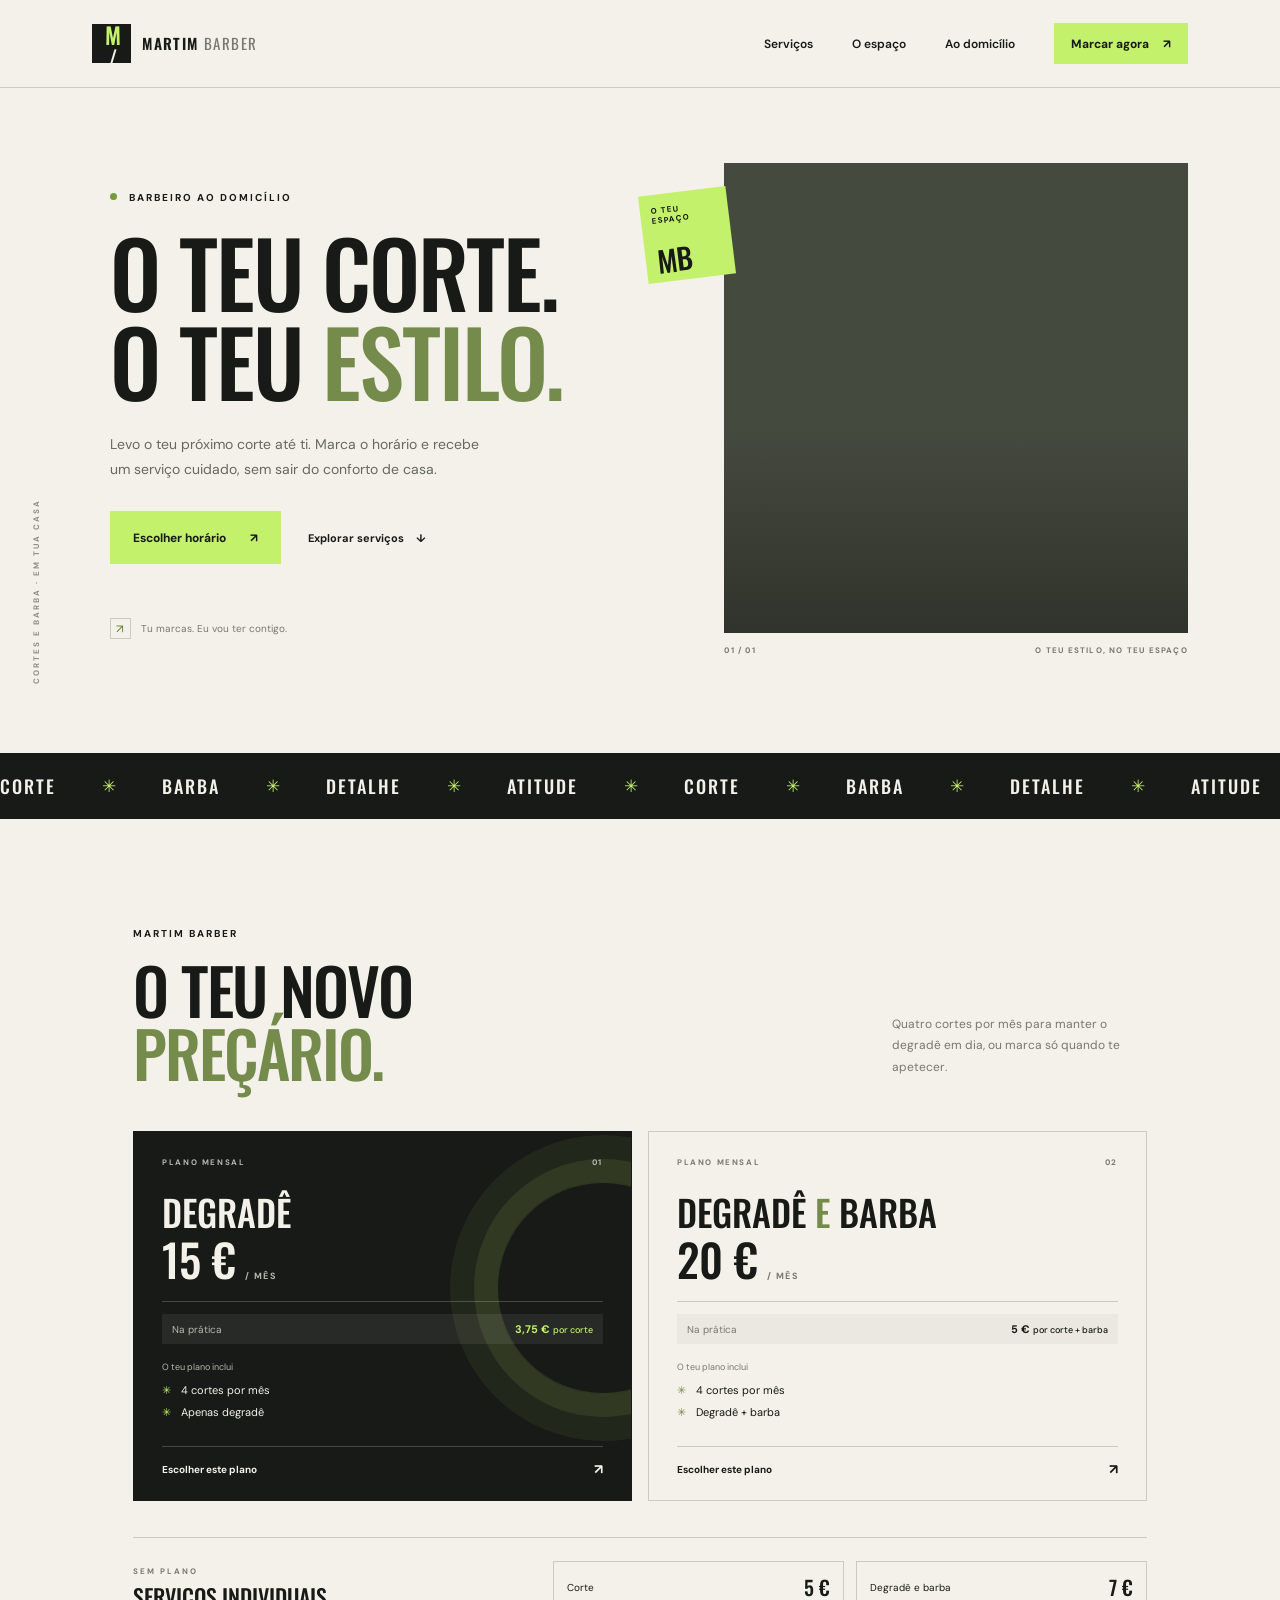
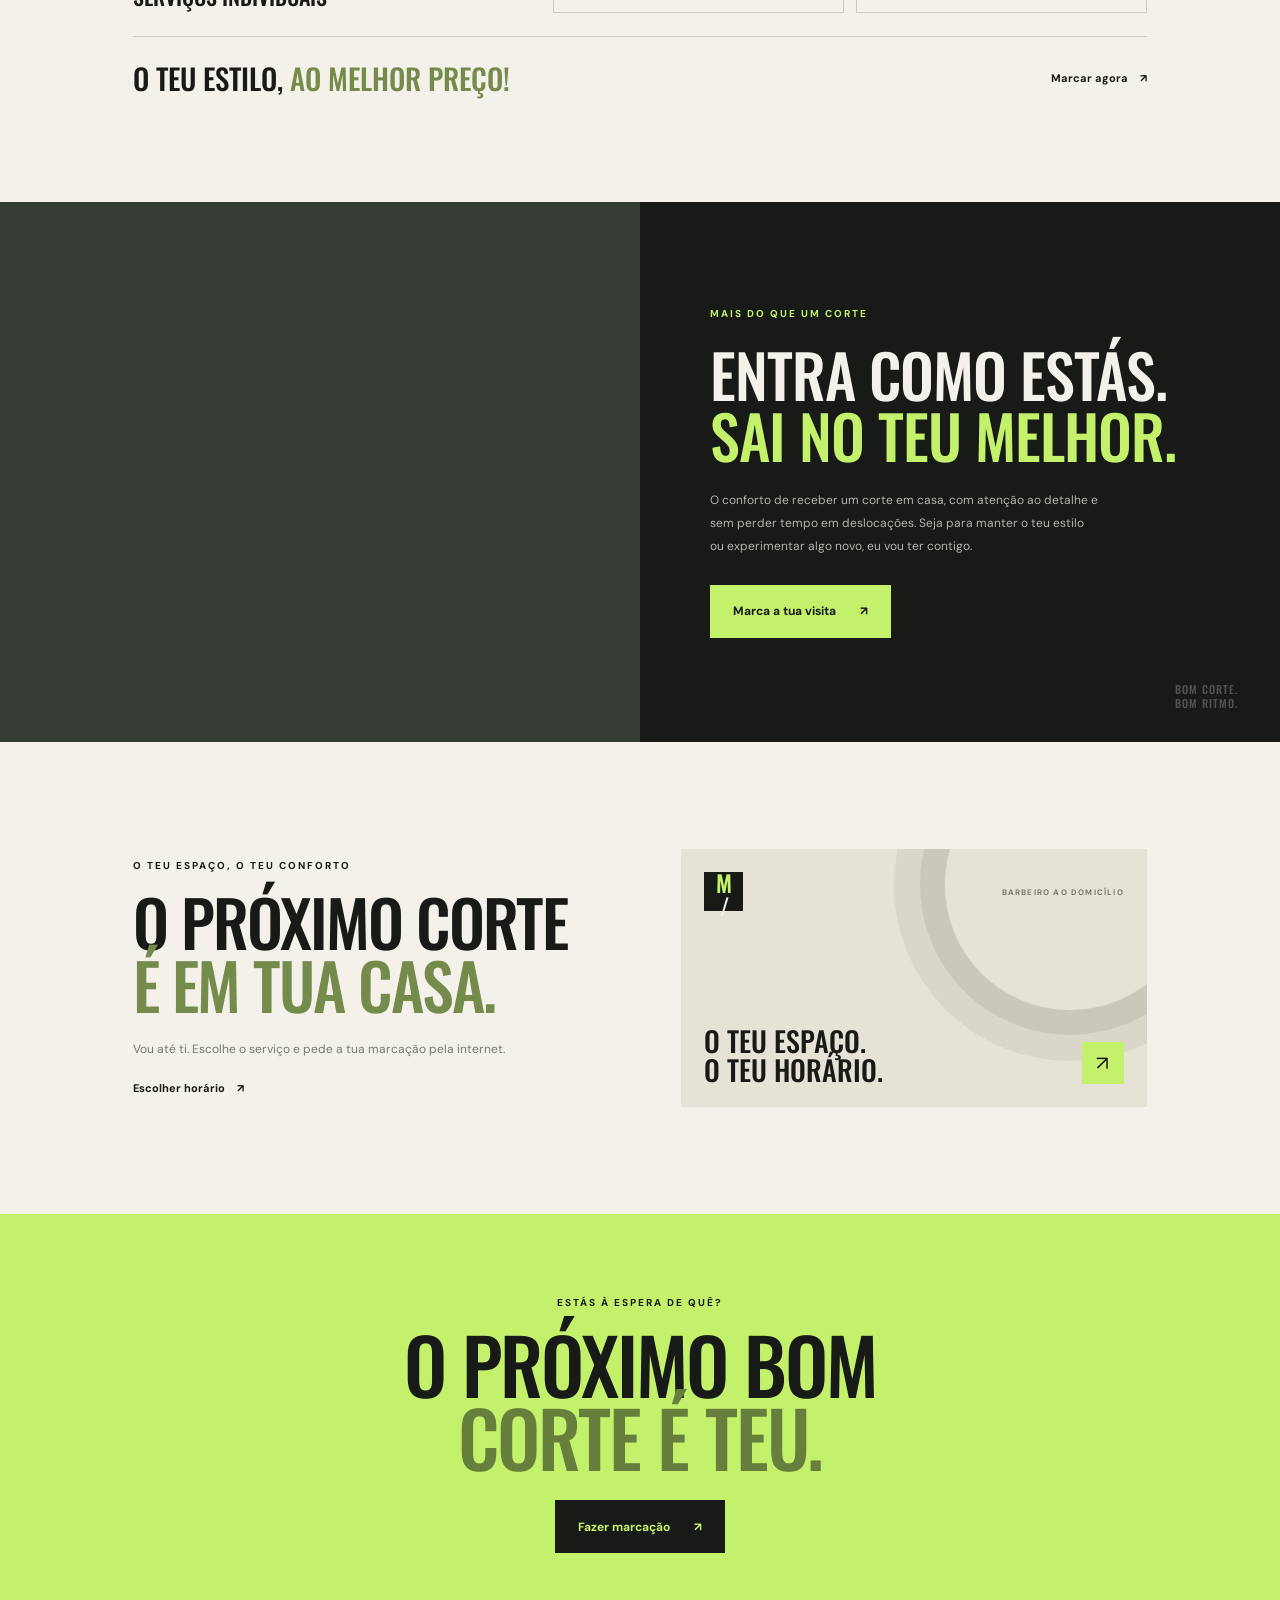
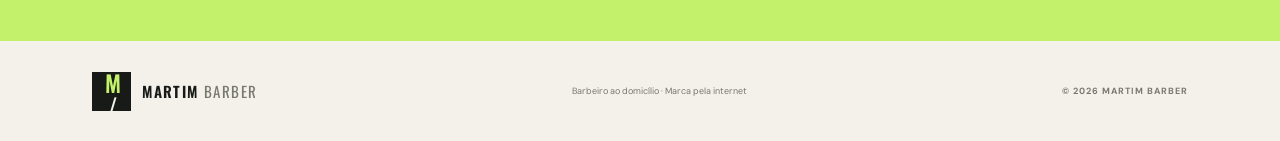
==== index.html @ f7a55531 "Adicionar site Martim Barber" ====
<!doctype html>
<html lang="pt-PT">
  <head>
    <meta charset="utf-8">
    <meta name="viewport" content="width=device-width, initial-scale=1">
    <meta name="theme-color" content="#141714">
    <meta name="description" content="Martim Barber — planos mensais de degradê e barba, cortes individuais e atendimento ao domicílio.">
    <title>Martim Barber — Barbeiro ao domicílio</title>
    <link rel="preconnect" href="https://fonts.googleapis.com">
    <link rel="preconnect" href="https://fonts.gstatic.com" crossorigin>
    <link href="https://fonts.googleapis.com/css2?family=DM+Sans:wght@400;500;600;700&family=Oswald:wght@400;500;600;700&display=swap" rel="stylesheet">
    <link rel="stylesheet" href="styles.css">
    <script src="script.js" defer></script>
  </head>
  <body>
    <header class="site-header">
      <a class="brand" href="#inicio" aria-label="Martim Barber — início">
        <span class="brand-mark" aria-hidden="true">M<span>/</span></span>
        <span class="brand-name">MARTIM <b>BARBER</b></span>
      </a>
      <button class="menu-toggle" type="button" aria-expanded="false" aria-controls="main-nav" aria-label="Abrir menu">
        <span></span><span></span>
      </button>
      <nav class="main-nav" id="main-nav" aria-label="Navegação principal">
        <a href="#servicos">Serviços</a>
        <a href="#sobre">O espaço</a>
        <a href="#localizacao">Ao domicílio</a>
        <a class="button button-small" href="marcacao.html">Marcar agora <span aria-hidden="true">↗</span></a>
      </nav>
    </header>

    <main>
      <section class="hero" id="inicio">
        <div class="hero-copy">
          <p class="eyebrow"><span class="status-dot"></span> BARBEIRO AO DOMICÍLIO</p>
          <h1>O teu corte.<br>O teu <span>estilo.</span></h1>
          <p class="hero-intro">Levo o teu próximo corte até ti. Marca o horário e recebe um serviço cuidado, sem sair do conforto de casa.</p>
          <div class="hero-actions">
            <a class="button" href="marcacao.html">Escolher horário <span aria-hidden="true">↗</span></a>
            <a class="text-link" href="#servicos">Explorar serviços <span aria-hidden="true">↓</span></a>
          </div>
          <div class="hero-note">
            <span class="note-mark" aria-hidden="true">↗</span>
            <span>Tu marcas. Eu vou ter contigo.</span>
          </div>
        </div>
        <div class="hero-visual" role="img" aria-label="Corte de cabelo feito por Martim Barber">
          <div class="hero-image" aria-hidden="true"></div>
          <div class="hero-stamp"><span>O TEU<br>ESPAÇO</span><b>MB</b></div>
          <div class="hero-caption"><span>01 / 01</span><span>O TEU ESTILO, NO TEU ESPAÇO</span></div>
        </div>
        <div class="hero-index" aria-hidden="true">CORTES E BARBA · EM TUA CASA</div>
      </section>

      <section class="ticker" aria-label="Especialidades">
        <div class="ticker-track">
          <span>CORTE</span><i>✳</i><span>BARBA</span><i>✳</i><span>DETALHE</span><i>✳</i><span>ATITUDE</span><i>✳</i>
          <span aria-hidden="true">CORTE</span><i aria-hidden="true">✳</i><span aria-hidden="true">BARBA</span><i aria-hidden="true">✳</i><span aria-hidden="true">DETALHE</span><i aria-hidden="true">✳</i><span aria-hidden="true">ATITUDE</span><i aria-hidden="true">✳</i>
        </div>
      </section>

      <section class="services section-wrap" id="servicos">
        <div class="section-heading">
          <div>
            <p class="eyebrow">MARTIM BARBER</p>
            <h2>O teu novo<br><span>preçário.</span></h2>
          </div>
          <p class="section-intro">Quatro cortes por mês para manter o degradê em dia, ou marca só quando te apetecer.</p>
        </div>
        <div class="plan-grid">
          <a class="plan-card plan-featured" href="marcacao.html?servico=plano-degrade" aria-label="Escolher o plano Degradê por 15 euros por mês">
            <div class="plan-topline"><span>PLANO MENSAL</span><span>01</span></div>
            <h3>Degradê</h3>
            <div class="plan-price"><strong>15 €</strong><span>/ MÊS</span></div>
            <div class="plan-rate"><span>Na prática</span><strong>3,75 € <small>por corte</small></strong></div>
            <div class="plan-includes">
              <p>O teu plano inclui</p>
              <ul>
                <li><span aria-hidden="true">✳</span> 4 cortes por mês</li>
                <li><span aria-hidden="true">✳</span> Apenas degradê</li>
              </ul>
            </div>
            <span class="plan-link">Escolher este plano <span aria-hidden="true">↗</span></span>
          </a>
          <a class="plan-card" href="marcacao.html?servico=plano-degrade-barba" aria-label="Escolher o plano Degradê e barba por 20 euros por mês">
            <div class="plan-topline"><span>PLANO MENSAL</span><span>02</span></div>
            <h3>Degradê <span>e</span> barba</h3>
            <div class="plan-price"><strong>20 €</strong><span>/ MÊS</span></div>
            <div class="plan-rate"><span>Na prática</span><strong>5 € <small>por corte + barba</small></strong></div>
            <div class="plan-includes">
              <p>O teu plano inclui</p>
              <ul>
                <li><span aria-hidden="true">✳</span> 4 cortes por mês</li>
                <li><span aria-hidden="true">✳</span> Degradê + barba</li>
              </ul>
            </div>
            <span class="plan-link">Escolher este plano <span aria-hidden="true">↗</span></span>
          </a>
        </div>
        <div class="individual-prices">
          <div class="individual-heading">
            <p class="eyebrow">SEM PLANO</p>
            <h3>Serviços individuais</h3>
          </div>
          <div class="individual-list">
            <a class="individual-item" href="marcacao.html?servico=corte"><span>Corte</span><strong>5 €</strong></a>
            <a class="individual-item" href="marcacao.html?servico=degrade-barba"><span>Degradê e barba</span><strong>7 €</strong></a>
          </div>
        </div>
        <div class="pricing-cta">
          <p>O teu estilo, <span>ao melhor preço!</span></p>
          <a class="text-link" href="marcacao.html">Marcar agora <span aria-hidden="true">↗</span></a>
        </div>
      </section>

      <section class="about" id="sobre">
        <div class="about-photo">
          <video class="about-video" autoplay muted loop playsinline poster="assets/corte-martim.png" aria-label="Vídeo de um corte de cabelo">
            <source src="assets/video-barbearia.mp4" type="video/mp4">
          </video>
        </div>
        <div class="about-copy">
          <p class="eyebrow">MAIS DO QUE UM CORTE</p>
          <h2>Entra como estás.<br><span>Sai no teu melhor.</span></h2>
          <p>O conforto de receber um corte em casa, com atenção ao detalhe e sem perder tempo em deslocações. Seja para manter o teu estilo ou experimentar algo novo, eu vou ter contigo.</p>
          <a class="button button-light" href="marcacao.html">Marca a tua visita <span aria-hidden="true">↗</span></a>
        </div>
        <div class="about-aside" aria-hidden="true">BOM CORTE.<br>BOM RITMO.</div>
      </section>

      <section class="visit section-wrap" id="localizacao">
        <div class="visit-copy">
          <p class="eyebrow">O TEU ESPAÇO, O TEU CONFORTO</p>
          <h2>O próximo corte<br><span>é em tua casa.</span></h2>
          <p>Vou até ti. Escolhe o serviço e pede a tua marcação pela internet.</p>
          <a class="text-link" href="marcacao.html">Escolher horário <span aria-hidden="true">↗</span></a>
        </div>
        <div class="visit-card">
          <div class="visit-card-top"><span class="brand-mark" aria-hidden="true">M<span>/</span></span><span>BARBEIRO AO DOMICÍLIO</span></div>
          <div class="visit-card-bottom"><span>O teu espaço.<br>O teu horário.</span><a href="marcacao.html" aria-label="Marcar horário">↗</a></div>
        </div>
      </section>

      <section class="booking-banner">
        <p class="eyebrow">ESTÁS À ESPERA DE QUÊ?</p>
        <h2>O próximo bom<br><span>corte é teu.</span></h2>
        <a class="button button-light" href="marcacao.html">Fazer marcação <span aria-hidden="true">↗</span></a>
      </section>
    </main>

    <footer class="site-footer">
      <a class="brand" href="#inicio" aria-label="Martim Barber — voltar ao início">
        <span class="brand-mark" aria-hidden="true">M<span>/</span></span>
        <span class="brand-name">MARTIM <b>BARBER</b></span>
      </a>
      <p>Barbeiro ao domicílio · Marca pela internet</p>
      <span>© 2026 MARTIM BARBER</span>
    </footer>
  </body>
</html>
---- styles.css ----
:root {
  color-scheme: light;
  --ink: #171a16;
  --paper: #f3f1e9;
  --cream: #e6e2d6;
  --lime: #c4f16c;
  --muted: #77796f;
  --line: rgba(23, 26, 22, .18);
  --display: "Oswald", Impact, sans-serif;
  --body: "DM Sans", Arial, sans-serif;
}

* { box-sizing: border-box; }
html { scroll-behavior: smooth; }
body { margin: 0; background: var(--paper); color: var(--ink); font-family: var(--body); -webkit-font-smoothing: antialiased; }
a { color: inherit; text-decoration: none; }
button { font: inherit; }

.site-header { height: 88px; padding: 0 7.2%; display: flex; align-items: center; justify-content: space-between; border-bottom: 1px solid var(--line); position: relative; z-index: 5; }
.brand { display: inline-flex; align-items: center; gap: 11px; }
.brand-mark { width: 39px; height: 39px; display: grid; place-items: center; background: var(--ink); color: var(--lime); font: 600 23px/1 var(--display); letter-spacing: -2px; }
.brand-mark span { color: var(--paper); }
.brand-name { font: 600 15px/1 var(--display); letter-spacing: 1.4px; }
.brand-name b { font-weight: 400; color: var(--muted); }
.main-nav { display: flex; align-items: center; gap: 39px; font-size: 12px; font-weight: 600; }
.main-nav > a:not(.button) { transition: color .2s ease; }
.main-nav > a:not(.button):hover, .text-link:hover { color: #647d35; }
.button { min-height: 53px; padding: 0 22px; display: inline-flex; align-items: center; justify-content: center; gap: 24px; border: 1px solid var(--lime); background: var(--lime); color: var(--ink); font-size: 12px; font-weight: 700; transition: background .2s, color .2s, transform .2s; }
.button:hover { background: var(--ink); color: var(--lime); transform: translateY(-2px); }
.button-small { min-height: 41px; padding: 0 16px; gap: 14px; }
.menu-toggle { display: none; }

.hero { position: relative; min-height: 665px; display: grid; grid-template-columns: 1fr 1fr; align-items: center; padding: 70px 7.2% 94px; overflow: hidden; }
.hero-copy { position: relative; z-index: 1; padding: 13px 0 0 3.2%; }
.eyebrow { margin: 0 0 23px; font-size: 10px; font-weight: 700; letter-spacing: 2px; }
.status-dot { display: inline-block; width: 7px; height: 7px; margin-right: 8px; border-radius: 50%; background: #779b37; vertical-align: 1px; }
h1, h2, h3, p { margin-top: 0; }
.hero h1, .section-heading h2, .about h2, .visit h2, .booking-banner h2 { margin-bottom: 0; font: 500 clamp(62px, 7.1vw, 104px)/.98 var(--display); letter-spacing: -2px; text-transform: uppercase; }
.hero h1 span, .section-heading h2 span, .about h2 span, .visit h2 span, .booking-banner h2 span { color: #758b4b; }
.hero-intro { max-width: 390px; margin: 27px 0 29px; color: #66695f; font-size: 14px; line-height: 1.8; }
.hero-actions { display: flex; align-items: center; gap: 27px; }
.text-link { display: inline-flex; align-items: center; gap: 12px; font-size: 11px; font-weight: 700; transition: color .2s ease; }
.hero-note { display: flex; align-items: center; gap: 10px; margin-top: 54px; color: var(--muted); font-size: 10px; }
.note-mark { width: 21px; height: 21px; display: grid; place-items: center; border: 1px solid var(--line); color: #647d35; font-size: 12px; }
.hero-visual { position: relative; height: 492px; margin-left: 6%; }
.hero-image { position: absolute; inset: 0 0 22px 10%; background: #454a3f url("assets/corte-martim.png") center 43% / cover; }
.hero-visual::after { position: absolute; z-index: 1; inset: 0 0 22px 10%; content: ""; pointer-events: none; background: linear-gradient(180deg, transparent 56%, rgba(12, 14, 11, .38)); }
.hero-stamp { position: absolute; top: 28px; left: -30px; width: 88px; height: 88px; padding: 11px; background: var(--lime); display: flex; flex-direction: column; justify-content: space-between; transform: rotate(-7deg); }
.hero-stamp span { font-size: 8px; line-height: 1.3; font-weight: 700; letter-spacing: 1px; }
.hero-stamp b { font: 500 29px/.8 var(--display); }
.hero-caption { position: absolute; bottom: 0; left: 10%; right: 0; display: flex; justify-content: space-between; color: var(--muted); font-size: 8px; font-weight: 700; letter-spacing: 1.2px; }
.hero-index { position: absolute; left: 2.4%; bottom: 69px; writing-mode: vertical-rl; transform: rotate(180deg); color: #8d8e86; font-size: 8px; font-weight: 700; letter-spacing: 2px; }

.ticker { height: 66px; overflow: hidden; display: flex; align-items: center; background: var(--ink); color: var(--paper); }
.ticker-track { min-width: max-content; display: flex; align-items: center; justify-content: space-around; gap: 46px; animation: marquee 28s linear infinite; }
.ticker span { font: 500 18px/1 var(--display); letter-spacing: 2px; }
.ticker i { color: var(--lime); font-size: 17px; font-style: normal; }
@keyframes marquee { to { transform: translateX(-50%); } }

.section-wrap { padding-left: 10.4%; padding-right: 10.4%; }
.services { padding-top: 108px; padding-bottom: 108px; }
.section-heading { display: flex; justify-content: space-between; align-items: end; margin-bottom: 48px; }
.section-heading .eyebrow, .visit .eyebrow { margin-bottom: 18px; }
.section-heading h2, .visit h2 { font-size: clamp(48px, 5vw, 70px); line-height: .98; }
.section-intro { width: 240px; margin: 0 1.5% 5px 0; color: var(--muted); font-size: 12px; line-height: 1.8; }
.plan-grid { display: grid; grid-template-columns: repeat(2, minmax(0, 1fr)); gap: 16px; }
.plan-card { min-height: 370px; padding: 25px 28px 22px; border: 1px solid var(--line); display: flex; flex-direction: column; position: relative; overflow: hidden; color: inherit; text-decoration: none; transition: transform .2s, background .2s; }
.plan-card:hover { transform: translateY(-4px); background: #eae8df; }
.plan-card:focus-visible { outline: 2px solid #758b4b; outline-offset: 3px; }
.plan-featured, .plan-featured:hover { border-color: var(--ink); background: var(--ink); color: var(--paper); }
.plan-featured::after { position: absolute; z-index: 0; top: 50px; right: -78px; width: 210px; height: 210px; border: 1px solid rgba(196,241,108,.14); border-radius: 50%; content: ""; box-shadow: 0 0 0 22px rgba(0,0,0,0), 0 0 0 23px rgba(196,241,108,.09), 0 0 0 46px rgba(0,0,0,0), 0 0 0 47px rgba(196,241,108,.06); pointer-events: none; }
.plan-card > * { position: relative; z-index: 1; }
.plan-topline { display: flex; justify-content: space-between; color: var(--muted); font-size: 8px; font-weight: 700; letter-spacing: 1.6px; }
.plan-featured .plan-topline { color: #b6b9af; }
.plan-card h3 { margin: 26px 0 7px; font: 500 clamp(26px, 3vw, 36px)/1.05 var(--display); text-transform: uppercase; }
.plan-card h3 span { color: #758b4b; }
.plan-featured h3 span { color: var(--lime); }
.plan-price { display: flex; align-items: baseline; gap: 9px; padding-bottom: 19px; border-bottom: 1px solid var(--line); }
.plan-featured .plan-price { border-color: rgba(255,255,255,.2); }
.plan-price strong { font: 500 45px/.95 var(--display); }
.plan-price > span { color: var(--muted); font-size: 9px; font-weight: 700; letter-spacing: 1.4px; }
.plan-featured .plan-price > span { color: #b6b9af; }
.plan-rate { margin-top: 12px; padding: 8px 10px; display: flex; justify-content: space-between; align-items: baseline; gap: 10px; background: rgba(23,26,22,.045); color: var(--muted); font-size: 10px; }
.plan-rate strong { color: var(--ink); font-size: 11px; }
.plan-rate small { font-size: 9px; font-weight: 500; }
.plan-featured .plan-rate { background: rgba(255,255,255,.07); color: #b6b9af; }
.plan-featured .plan-rate strong { color: var(--lime); }
.plan-includes { margin: 17px 0 20px; }
.plan-includes p { margin-bottom: 10px; color: var(--muted); font-size: 9px; }
.plan-featured .plan-includes p { color: #b6b9af; }
.plan-includes ul { display: grid; gap: 8px; margin: 0; padding: 0; list-style: none; }
.plan-includes li { font-size: 11px; }
.plan-includes li span { margin-right: 7px; color: #758b4b; }
.plan-featured .plan-includes li span { color: var(--lime); }
.plan-link { margin-top: auto; padding-top: 13px; border-top: 1px solid var(--line); display: flex; justify-content: space-between; align-items: center; font-size: 10px; font-weight: 700; }
.plan-featured .plan-link { border-color: rgba(255,255,255,.2); }
.plan-link span { font-size: 14px; }
.individual-prices { margin-top: 36px; padding: 23px 0; border-top: 1px solid var(--line); border-bottom: 1px solid var(--line); display: grid; grid-template-columns: .8fr 1.2fr; align-items: center; gap: 24px; }
.individual-heading .eyebrow { margin: 0 0 8px; color: var(--muted); font-size: 8px; }
.individual-heading h3 { margin: 0; font: 500 22px/1.1 var(--display); text-transform: uppercase; }
.individual-list { display: grid; grid-template-columns: repeat(2, minmax(0, 1fr)); gap: 12px; }
.individual-item { min-height: 52px; padding: 0 13px; border: 1px solid var(--line); display: flex; align-items: center; justify-content: space-between; gap: 8px; font-size: 10px; transition: background .2s, border-color .2s; }
.individual-item:hover, .individual-item:focus-visible { border-color: #758b4b; background: rgba(117,139,75,.1); }
.individual-item:focus-visible { outline: 2px solid #758b4b; outline-offset: 3px; }
.individual-item strong { white-space: nowrap; font: 500 20px/1 var(--display); }
.pricing-cta { padding-top: 25px; display: flex; justify-content: space-between; align-items: center; gap: 15px; }
.pricing-cta p { margin: 0; font: 500 clamp(20px, 2.6vw, 29px)/1.1 var(--display); text-transform: uppercase; }
.pricing-cta p span { color: #758b4b; }

.about { min-height: 510px; position: relative; display: grid; grid-template-columns: 1fr 1fr; background: var(--ink); color: var(--paper); }
.about-photo { height: 540px; min-height: 0; overflow: hidden; background: #363b34; }
.about-video { width: 100%; height: 100%; display: block; object-fit: cover; object-position: center; }
.about-copy { align-self: center; padding: 65px 12% 65px 11%; }
.about-copy .eyebrow { color: var(--lime); }
.about h2 { font-size: clamp(43px, 4.7vw, 67px); line-height: 1.02; letter-spacing: -1px; }
.about h2 span { color: var(--lime); }
.about-copy > p:not(.eyebrow) { max-width: 390px; margin: 24px 0 27px; color: #b3b6ac; font-size: 12px; line-height: 1.9; }
.button-light { border-color: var(--lime); background: var(--lime); }
.about-aside { position: absolute; right: 3.3%; bottom: 32px; color: rgba(255,255,255,.25); font: 500 11px/1.3 var(--display); letter-spacing: 1px; text-align: right; }

.visit { min-height: 472px; padding-top: 102px; padding-bottom: 102px; display: grid; grid-template-columns: 1fr 1fr; align-items: center; gap: 8%; }
.visit-copy > p:not(.eyebrow) { margin: 23px 0 16px; color: var(--muted); font-size: 12px; line-height: 1.8; }
.visit-card { min-height: 258px; padding: 23px; background: var(--cream); display: flex; flex-direction: column; justify-content: space-between; position: relative; overflow: hidden; }
.visit-card::after { position: absolute; top: -90px; right: -49px; width: 250px; height: 250px; border: 1px solid rgba(23,26,22,.12); border-radius: 50%; content: ""; box-shadow: 0 0 0 23px rgba(0,0,0,0), 0 0 0 24px rgba(23,26,22,.08), 0 0 0 49px rgba(0,0,0,0), 0 0 0 50px rgba(23,26,22,.06); }
.visit-card-top, .visit-card-bottom { position: relative; z-index: 1; display: flex; justify-content: space-between; align-items: center; }
.visit-card-top > span:last-child { color: var(--muted); font-size: 8px; font-weight: 700; letter-spacing: 1.2px; }
.visit-card-bottom { align-items: end; font: 500 28px/1.05 var(--display); text-transform: uppercase; }
.visit-card-bottom a { width: 42px; height: 42px; display: grid; place-items: center; background: var(--lime); font: 20px/1 var(--body); transition: transform .2s; }
.visit-card-bottom a:hover { transform: rotate(45deg); }

.booking-banner { padding: 82px 20px 88px; background: var(--lime); text-align: center; }
.booking-banner .eyebrow { margin-bottom: 18px; }
.booking-banner h2 { margin-bottom: 27px; font-size: clamp(49px, 6vw, 78px); line-height: .95; }
.booking-banner h2 span { color: #677f3c; }
.booking-banner .button-light { border-color: var(--ink); background: var(--ink); color: var(--lime); }
.booking-banner .button-light:hover { background: var(--paper); color: var(--ink); }

.site-footer { min-height: 100px; padding: 24px 7.2%; display: flex; align-items: center; justify-content: space-between; gap: 20px; }
.site-footer p, .site-footer > span { margin: 0; color: var(--muted); font-size: 9px; }
.site-footer > span { font-weight: 700; letter-spacing: 1px; }

@media (prefers-reduced-motion: reduce) {
  *, *::before, *::after { scroll-behavior: auto !important; animation-duration: .01ms !important; animation-iteration-count: 1 !important; transition-duration: .01ms !important; }
}

@media (max-width: 850px) {
  .site-header { height: 76px; padding: 0 5%; }
  .main-nav { gap: 20px; }
  .hero { min-height: 570px; padding: 60px 5% 82px; }
  .hero-copy { padding-left: 0; }
  .hero-visual { height: 410px; margin-left: 4%; }
  .hero h1 { font-size: clamp(58px, 8vw, 76px); }
  .section-wrap { padding-left: 7%; padding-right: 7%; }
  .plan-card { padding-left: 22px; padding-right: 22px; }
  .individual-prices { grid-template-columns: 1fr; gap: 16px; }
  .about-copy { padding-left: 8%; padding-right: 8%; }
  .visit { gap: 5%; }
}

@media (max-width: 620px) {
  .site-header { height: 70px; padding: 0 6%; }
  .brand-mark { width: 35px; height: 35px; }
  .menu-toggle { width: 42px; height: 42px; padding: 12px 8px; border: 0; background: none; display: flex; flex-direction: column; justify-content: center; gap: 6px; cursor: pointer; }
  .menu-toggle span { width: 24px; height: 1px; background: var(--ink); transition: transform .2s; }
  .menu-toggle[aria-expanded="true"] span:first-child { transform: translateY(3.5px) rotate(45deg); }
  .menu-toggle[aria-expanded="true"] span:last-child { transform: translateY(-3.5px) rotate(-45deg); }
  .main-nav { position: absolute; top: 69px; left: 0; right: 0; padding: 20px 6% 25px; background: var(--paper); border-bottom: 1px solid var(--line); display: none; flex-direction: column; align-items: stretch; gap: 0; }
  .main-nav.is-open { display: flex; }
  .main-nav > a:not(.button) { padding: 14px 0; border-bottom: 1px solid var(--line); }
  .main-nav .button { margin-top: 17px; }
  .hero { display: flex; flex-direction: column; align-items: stretch; padding: 61px 6% 69px; }
  .hero-copy { padding: 0; }
  .eyebrow { font-size: 9px; }
  .hero h1 { font-size: clamp(62px, 15vw, 88px); }
  .hero-intro { margin: 21px 0 23px; font-size: 13px; }
  .hero-actions { gap: 18px; }
  .hero-actions .button { min-height: 49px; padding: 0 15px; gap: 14px; }
  .hero-actions .text-link { font-size: 10px; }
  .hero-note { margin-top: 27px; }
  .hero-visual { height: 340px; margin: 35px 0 0 12px; }
  .hero-image { left: 10%; }
  .hero-caption { left: 10%; font-size: 7px; }
  .hero-index { left: 2%; bottom: 55px; }
  .ticker { height: 56px; }
  .ticker-track { gap: 29px; }
  .ticker span { font-size: 16px; }
  .section-wrap { padding-left: 6%; padding-right: 6%; }
  .services { padding-top: 76px; padding-bottom: 78px; }
  .section-heading { display: block; margin-bottom: 30px; }
  .section-heading h2, .visit h2 { font-size: 57px; }
  .section-intro { width: auto; max-width: 290px; margin: 19px 0 0; }
  .plan-grid { grid-template-columns: 1fr; gap: 12px; }
  .plan-card { min-height: 315px; padding: 22px; }
  .plan-card h3 { margin-top: 22px; font-size: 30px; }
  .individual-prices { margin-top: 30px; padding: 20px 0; gap: 14px; }
  .individual-list { grid-template-columns: 1fr; gap: 9px; }
  .pricing-cta { align-items: flex-start; flex-direction: column; padding-top: 22px; }
  .about { grid-template-columns: 1fr; }
  .about-photo { height: 310px; }
  .about-copy { padding: 48px 7% 60px; }
  .about h2 { font-size: 51px; }
  .about-aside { right: 6%; bottom: 18px; }
  .visit { min-height: auto; padding-top: 76px; padding-bottom: 76px; grid-template-columns: 1fr; gap: 30px; }
  .visit-card { min-height: 220px; }
  .booking-banner { padding: 66px 20px 72px; }
  .booking-banner h2 { font-size: 59px; }
  .site-footer { padding: 25px 6%; flex-wrap: wrap; }
  .site-footer p { order: 3; width: 100%; }
}
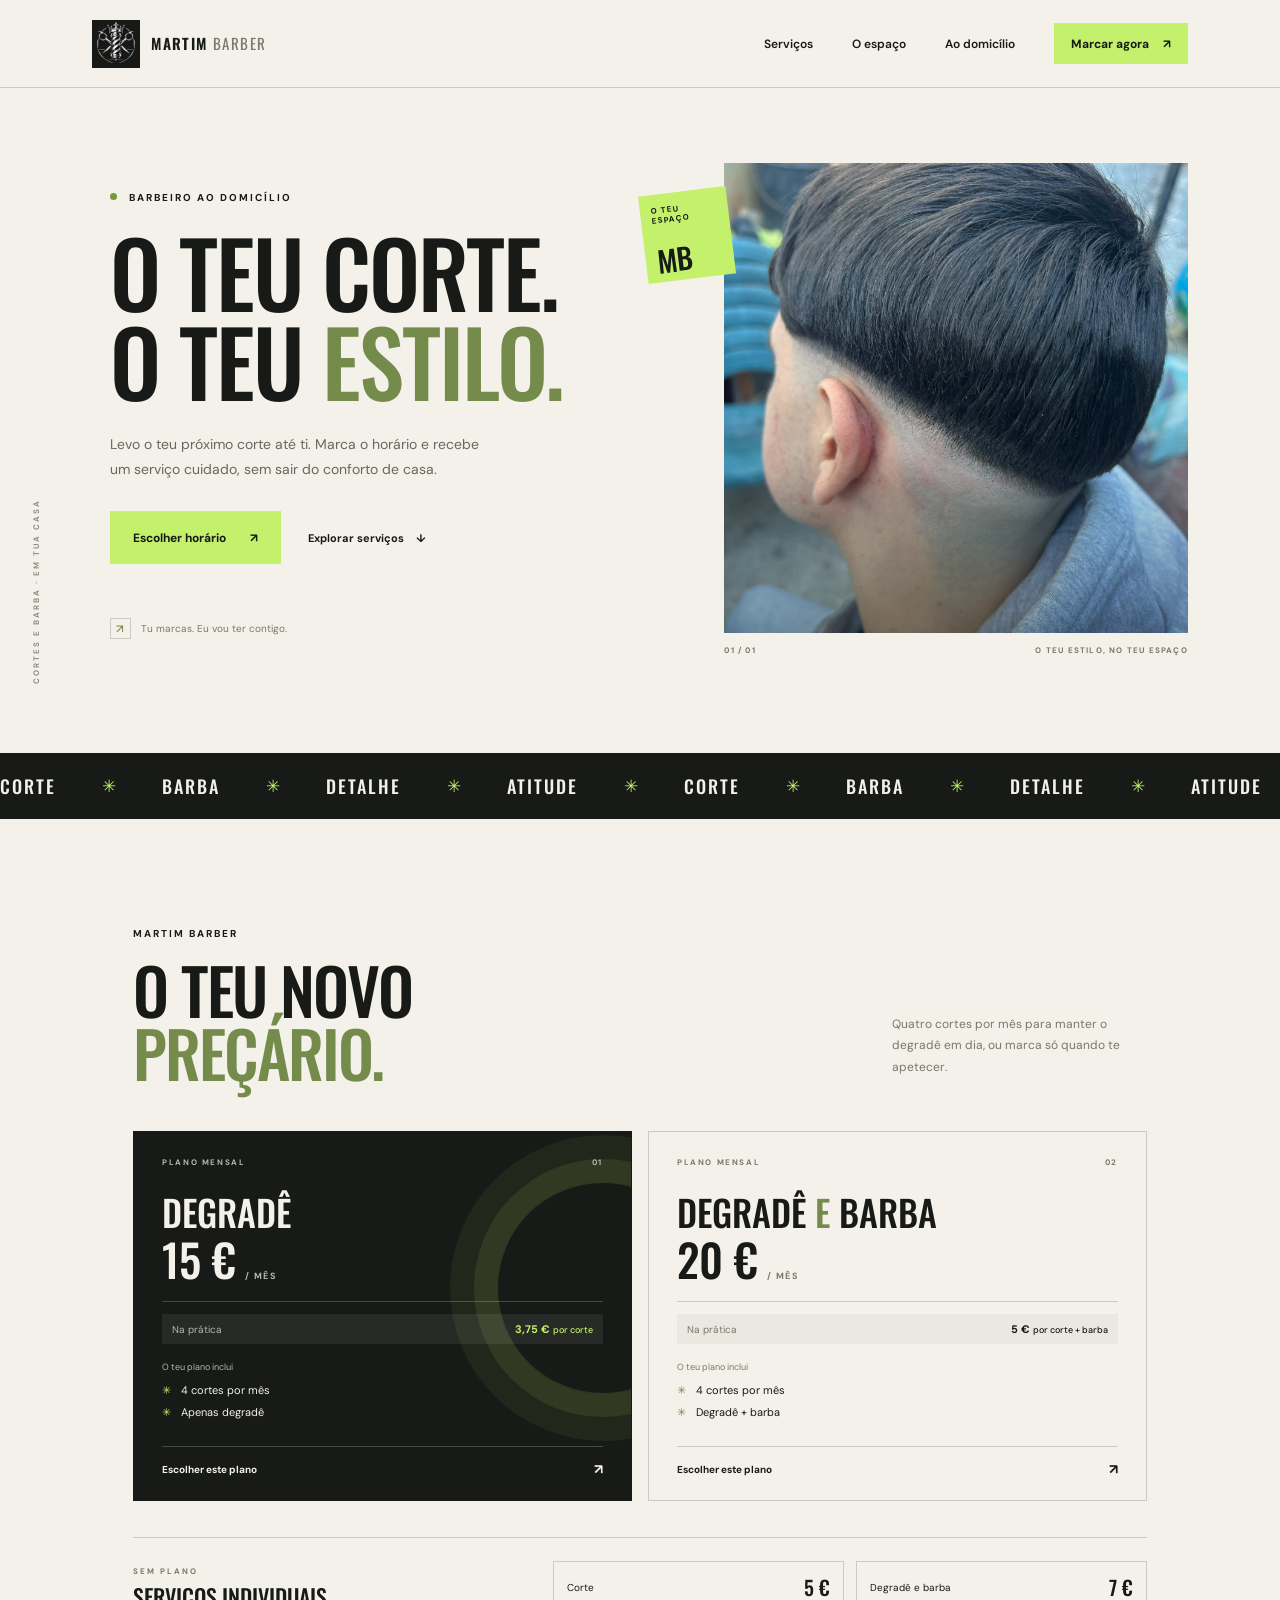
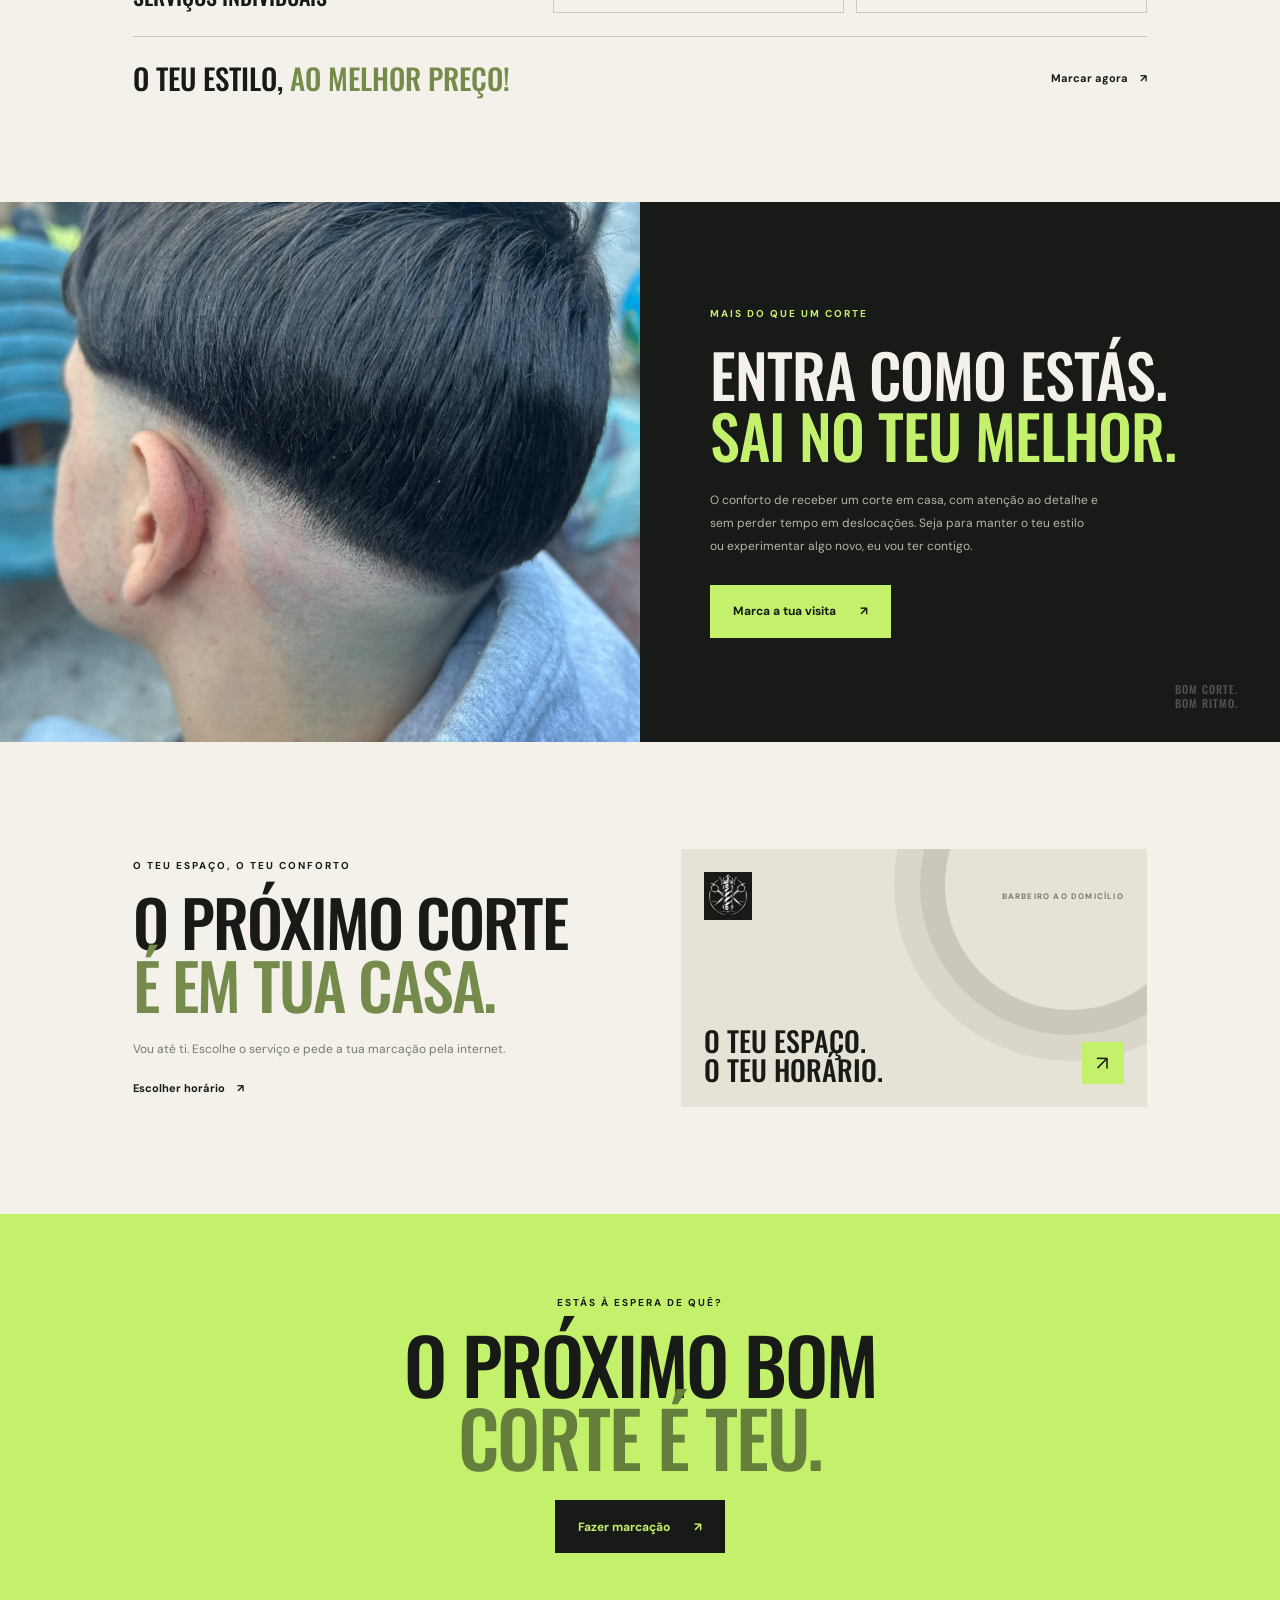
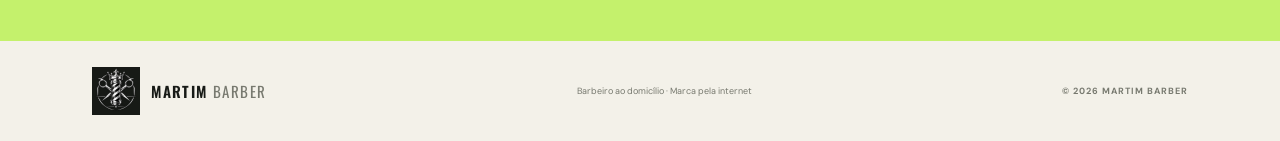
==== commit e92cbe86: "Usar novo logótipo no site" ====
--- a/index.html
+++ b/index.html
@@ -15,7 +15,7 @@
   <body>
     <header class="site-header">
       <a class="brand" href="#inicio" aria-label="Martim Barber — início">
-        <span class="brand-mark" aria-hidden="true">M<span>/</span></span>
+        <span class="brand-mark"><img src="assets/logo-martim.png" alt=""></span>
         <span class="brand-name">MARTIM <b>BARBER</b></span>
       </a>
       <button class="menu-toggle" type="button" aria-expanded="false" aria-controls="main-nav" aria-label="Abrir menu">
@@ -136,7 +136,7 @@
           <a class="text-link" href="marcacao.html">Escolher horário <span aria-hidden="true">↗</span></a>
         </div>
         <div class="visit-card">
-          <div class="visit-card-top"><span class="brand-mark" aria-hidden="true">M<span>/</span></span><span>BARBEIRO AO DOMICÍLIO</span></div>
+          <div class="visit-card-top"><span class="brand-mark"><img src="assets/logo-martim.png" alt=""></span><span>BARBEIRO AO DOMICÍLIO</span></div>
           <div class="visit-card-bottom"><span>O teu espaço.<br>O teu horário.</span><a href="marcacao.html" aria-label="Marcar horário">↗</a></div>
         </div>
       </section>
@@ -150,7 +150,7 @@
 
     <footer class="site-footer">
       <a class="brand" href="#inicio" aria-label="Martim Barber — voltar ao início">
-        <span class="brand-mark" aria-hidden="true">M<span>/</span></span>
+        <span class="brand-mark"><img src="assets/logo-martim.png" alt=""></span>
         <span class="brand-name">MARTIM <b>BARBER</b></span>
       </a>
       <p>Barbeiro ao domicílio · Marca pela internet</p>
--- a/styles.css
+++ b/styles.css
@@ -18,8 +18,8 @@
 
 .site-header { height: 88px; padding: 0 7.2%; display: flex; align-items: center; justify-content: space-between; border-bottom: 1px solid var(--line); position: relative; z-index: 5; }
 .brand { display: inline-flex; align-items: center; gap: 11px; }
-.brand-mark { width: 39px; height: 39px; display: grid; place-items: center; background: var(--ink); color: var(--lime); font: 600 23px/1 var(--display); letter-spacing: -2px; }
-.brand-mark span { color: var(--paper); }
+.brand-mark { width: 48px; height: 48px; flex: 0 0 48px; overflow: hidden; display: block; background: var(--ink); }
+.brand-mark img { width: 100%; height: 100%; display: block; object-fit: cover; }
 .brand-name { font: 600 15px/1 var(--display); letter-spacing: 1.4px; }
 .brand-name b { font-weight: 400; color: var(--muted); }
 .main-nav { display: flex; align-items: center; gap: 39px; font-size: 12px; font-weight: 600; }
@@ -159,7 +159,7 @@
 
 @media (max-width: 620px) {
   .site-header { height: 70px; padding: 0 6%; }
-  .brand-mark { width: 35px; height: 35px; }
+  .brand-mark { width: 35px; height: 35px; flex-basis: 35px; }
   .menu-toggle { width: 42px; height: 42px; padding: 12px 8px; border: 0; background: none; display: flex; flex-direction: column; justify-content: center; gap: 6px; cursor: pointer; }
   .menu-toggle span { width: 24px; height: 1px; background: var(--ink); transition: transform .2s; }
   .menu-toggle[aria-expanded="true"] span:first-child { transform: translateY(3.5px) rotate(45deg); }
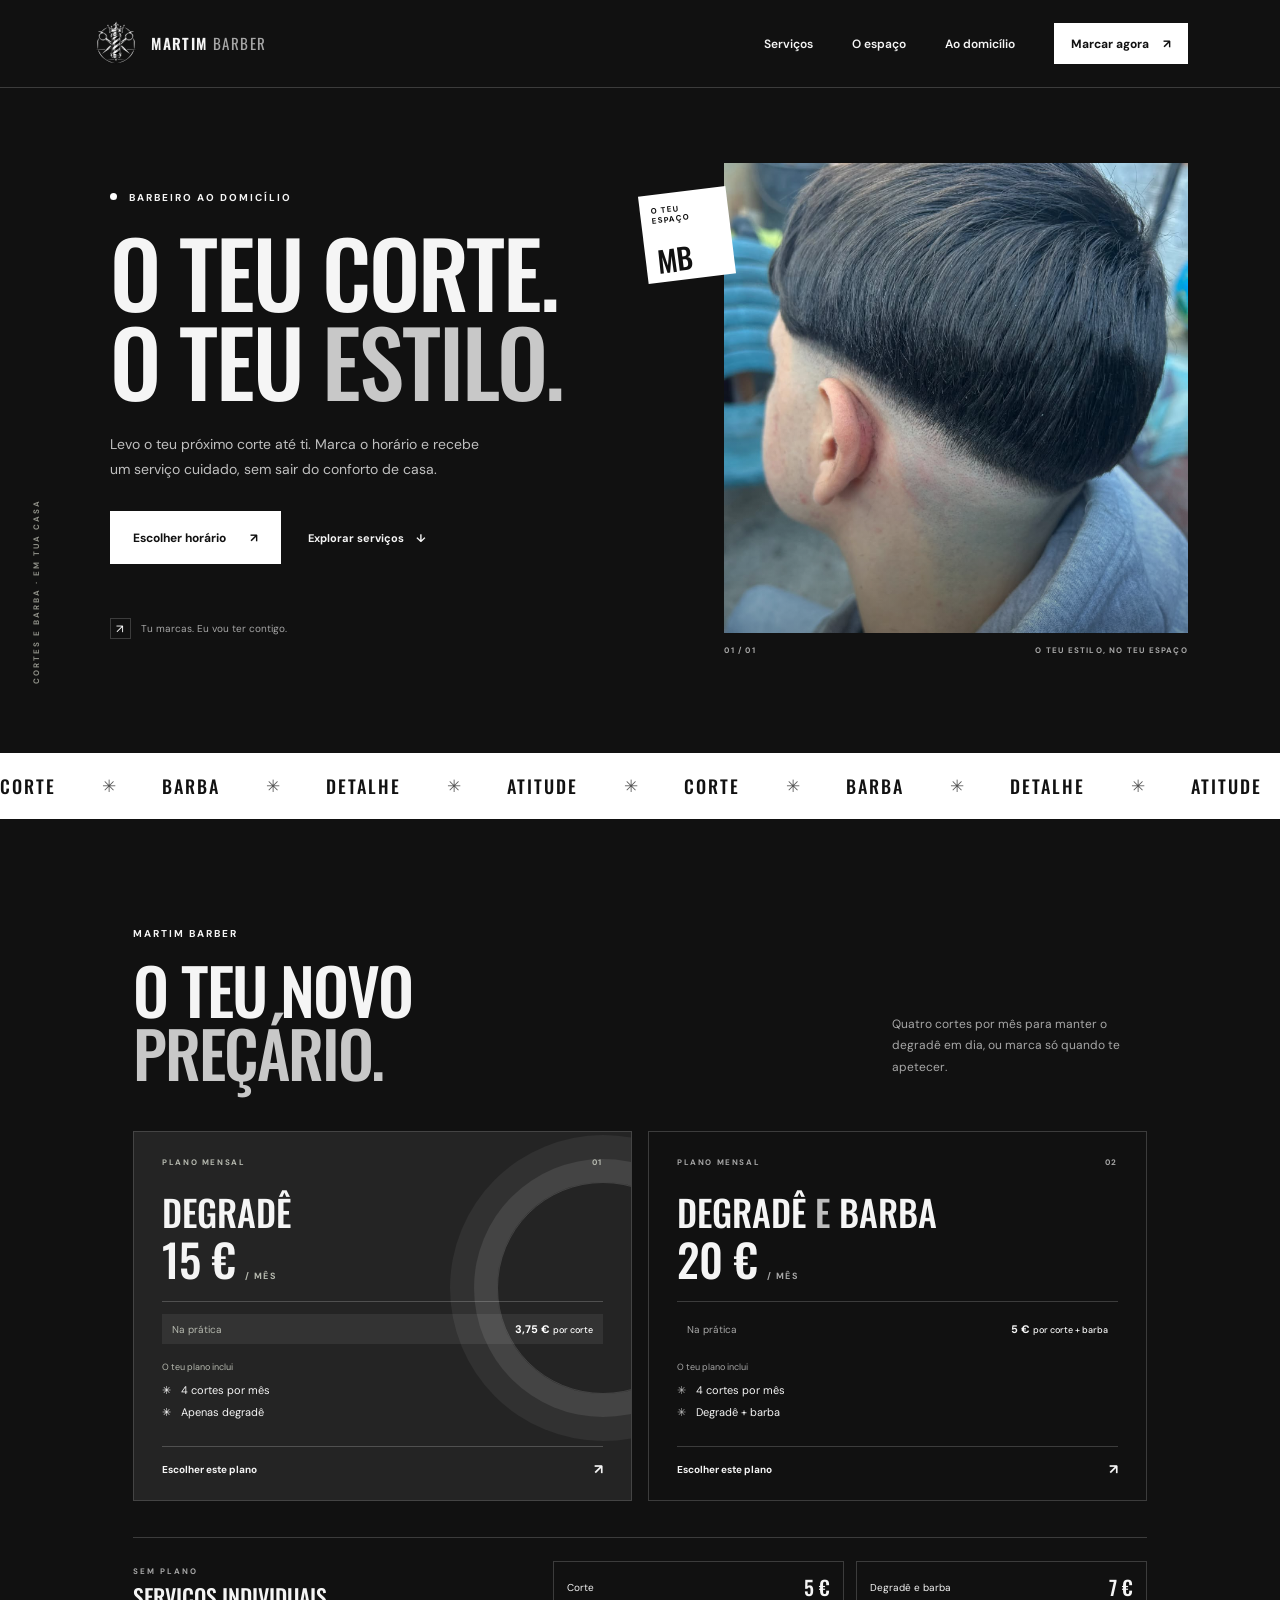
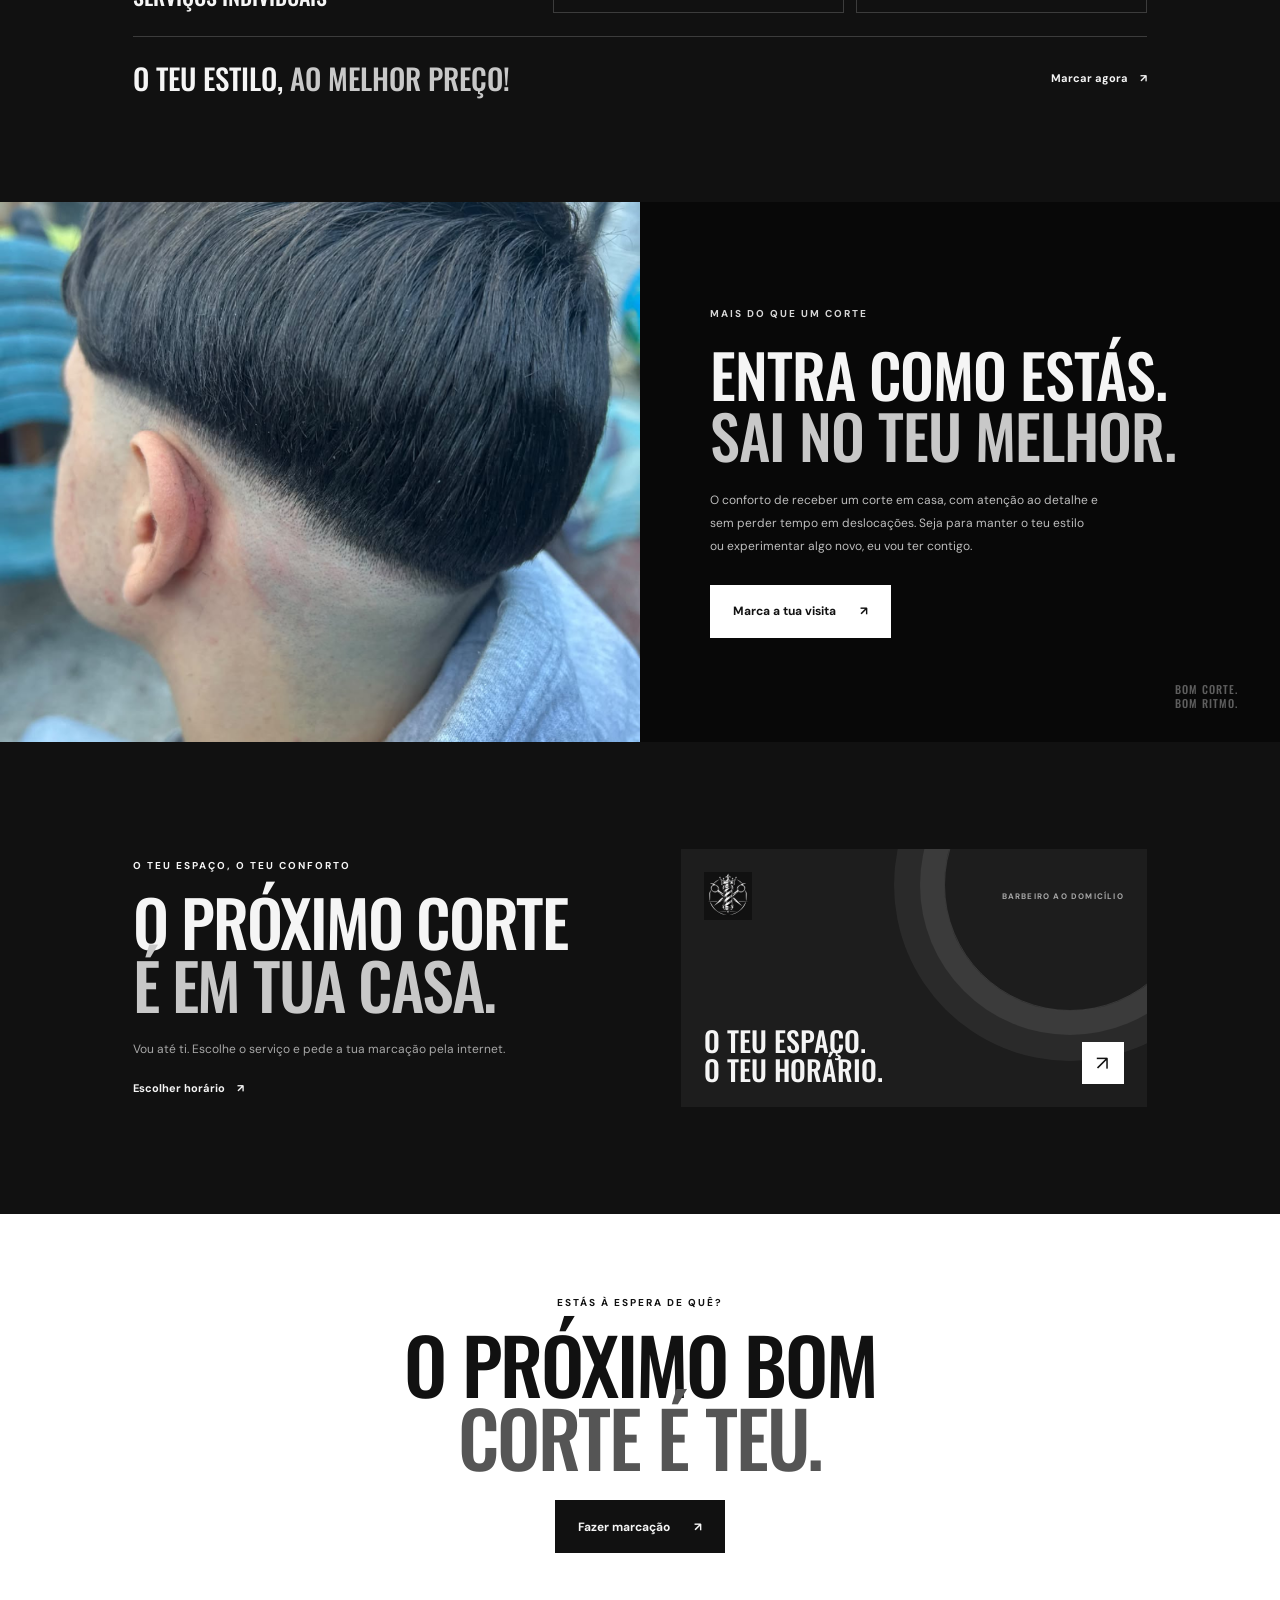
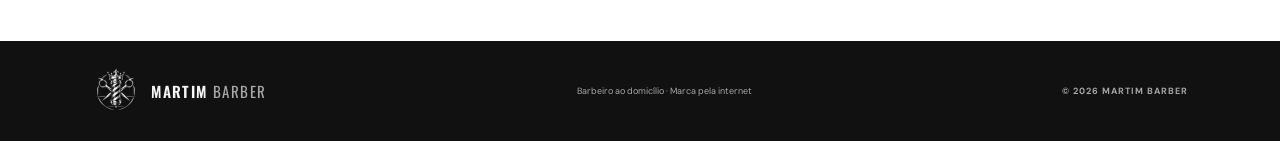
==== commit 3ce9bd27: "Apply black and white theme" ====
--- a/index.html
+++ b/index.html
@@ -3,7 +3,7 @@
   <head>
     <meta charset="utf-8">
     <meta name="viewport" content="width=device-width, initial-scale=1">
-    <meta name="theme-color" content="#141714">
+    <meta name="theme-color" content="#111111">
     <meta name="description" content="Martim Barber — planos mensais de degradê e barba, cortes individuais e atendimento ao domicílio.">
     <title>Martim Barber — Barbeiro ao domicílio</title>
     <link rel="preconnect" href="https://fonts.googleapis.com">
--- a/styles.css
+++ b/styles.css
@@ -1,11 +1,11 @@
 :root {
-  color-scheme: light;
-  --ink: #171a16;
-  --paper: #f3f1e9;
-  --cream: #e6e2d6;
-  --lime: #c4f16c;
-  --muted: #77796f;
-  --line: rgba(23, 26, 22, .18);
+  color-scheme: dark;
+  --ink: #f5f5f5;
+  --paper: #111111;
+  --cream: #1d1d1d;
+  --lime: #ffffff;
+  --muted: #a7a7a7;
+  --line: rgba(255, 255, 255, .18);
   --display: "Oswald", Impact, sans-serif;
   --body: "DM Sans", Arial, sans-serif;
 }
@@ -18,43 +18,43 @@
 
 .site-header { height: 88px; padding: 0 7.2%; display: flex; align-items: center; justify-content: space-between; border-bottom: 1px solid var(--line); position: relative; z-index: 5; }
 .brand { display: inline-flex; align-items: center; gap: 11px; }
-.brand-mark { width: 48px; height: 48px; flex: 0 0 48px; overflow: hidden; display: block; background: var(--ink); }
+.brand-mark { width: 48px; height: 48px; flex: 0 0 48px; overflow: hidden; display: block; background: var(--paper); }
 .brand-mark img { width: 100%; height: 100%; display: block; object-fit: cover; }
 .brand-name { font: 600 15px/1 var(--display); letter-spacing: 1.4px; }
 .brand-name b { font-weight: 400; color: var(--muted); }
 .main-nav { display: flex; align-items: center; gap: 39px; font-size: 12px; font-weight: 600; }
 .main-nav > a:not(.button) { transition: color .2s ease; }
-.main-nav > a:not(.button):hover, .text-link:hover { color: #647d35; }
-.button { min-height: 53px; padding: 0 22px; display: inline-flex; align-items: center; justify-content: center; gap: 24px; border: 1px solid var(--lime); background: var(--lime); color: var(--ink); font-size: 12px; font-weight: 700; transition: background .2s, color .2s, transform .2s; }
-.button:hover { background: var(--ink); color: var(--lime); transform: translateY(-2px); }
+.main-nav > a:not(.button):hover, .text-link:hover { color: #cfcfcf; }
+.button { min-height: 53px; padding: 0 22px; display: inline-flex; align-items: center; justify-content: center; gap: 24px; border: 1px solid var(--lime); background: var(--lime); color: var(--paper); font-size: 12px; font-weight: 700; transition: background .2s, color .2s, transform .2s; }
+.button:hover { background: #333; color: var(--ink); transform: translateY(-2px); }
 .button-small { min-height: 41px; padding: 0 16px; gap: 14px; }
 .menu-toggle { display: none; }
 
 .hero { position: relative; min-height: 665px; display: grid; grid-template-columns: 1fr 1fr; align-items: center; padding: 70px 7.2% 94px; overflow: hidden; }
 .hero-copy { position: relative; z-index: 1; padding: 13px 0 0 3.2%; }
 .eyebrow { margin: 0 0 23px; font-size: 10px; font-weight: 700; letter-spacing: 2px; }
-.status-dot { display: inline-block; width: 7px; height: 7px; margin-right: 8px; border-radius: 50%; background: #779b37; vertical-align: 1px; }
+.status-dot { display: inline-block; width: 7px; height: 7px; margin-right: 8px; border-radius: 50%; background: #fff; vertical-align: 1px; }
 h1, h2, h3, p { margin-top: 0; }
 .hero h1, .section-heading h2, .about h2, .visit h2, .booking-banner h2 { margin-bottom: 0; font: 500 clamp(62px, 7.1vw, 104px)/.98 var(--display); letter-spacing: -2px; text-transform: uppercase; }
-.hero h1 span, .section-heading h2 span, .about h2 span, .visit h2 span, .booking-banner h2 span { color: #758b4b; }
-.hero-intro { max-width: 390px; margin: 27px 0 29px; color: #66695f; font-size: 14px; line-height: 1.8; }
+.hero h1 span, .section-heading h2 span, .about h2 span, .visit h2 span, .booking-banner h2 span { color: #c8c8c8; }
+.hero-intro { max-width: 390px; margin: 27px 0 29px; color: #c0c0c0; font-size: 14px; line-height: 1.8; }
 .hero-actions { display: flex; align-items: center; gap: 27px; }
 .text-link { display: inline-flex; align-items: center; gap: 12px; font-size: 11px; font-weight: 700; transition: color .2s ease; }
 .hero-note { display: flex; align-items: center; gap: 10px; margin-top: 54px; color: var(--muted); font-size: 10px; }
-.note-mark { width: 21px; height: 21px; display: grid; place-items: center; border: 1px solid var(--line); color: #647d35; font-size: 12px; }
+.note-mark { width: 21px; height: 21px; display: grid; place-items: center; border: 1px solid var(--line); color: #fff; font-size: 12px; }
 .hero-visual { position: relative; height: 492px; margin-left: 6%; }
 .hero-image { position: absolute; inset: 0 0 22px 10%; background: #454a3f url("assets/corte-martim.png") center 43% / cover; }
 .hero-visual::after { position: absolute; z-index: 1; inset: 0 0 22px 10%; content: ""; pointer-events: none; background: linear-gradient(180deg, transparent 56%, rgba(12, 14, 11, .38)); }
-.hero-stamp { position: absolute; top: 28px; left: -30px; width: 88px; height: 88px; padding: 11px; background: var(--lime); display: flex; flex-direction: column; justify-content: space-between; transform: rotate(-7deg); }
+.hero-stamp { position: absolute; top: 28px; left: -30px; width: 88px; height: 88px; padding: 11px; background: var(--lime); color: var(--paper); display: flex; flex-direction: column; justify-content: space-between; transform: rotate(-7deg); }
 .hero-stamp span { font-size: 8px; line-height: 1.3; font-weight: 700; letter-spacing: 1px; }
 .hero-stamp b { font: 500 29px/.8 var(--display); }
 .hero-caption { position: absolute; bottom: 0; left: 10%; right: 0; display: flex; justify-content: space-between; color: var(--muted); font-size: 8px; font-weight: 700; letter-spacing: 1.2px; }
 .hero-index { position: absolute; left: 2.4%; bottom: 69px; writing-mode: vertical-rl; transform: rotate(180deg); color: #8d8e86; font-size: 8px; font-weight: 700; letter-spacing: 2px; }
 
-.ticker { height: 66px; overflow: hidden; display: flex; align-items: center; background: var(--ink); color: var(--paper); }
+.ticker { height: 66px; overflow: hidden; display: flex; align-items: center; background: var(--lime); color: var(--paper); }
 .ticker-track { min-width: max-content; display: flex; align-items: center; justify-content: space-around; gap: 46px; animation: marquee 28s linear infinite; }
 .ticker span { font: 500 18px/1 var(--display); letter-spacing: 2px; }
-.ticker i { color: var(--lime); font-size: 17px; font-style: normal; }
+.ticker i { color: #555; font-size: 17px; font-style: normal; }
 @keyframes marquee { to { transform: translateX(-50%); } }
 
 .section-wrap { padding-left: 10.4%; padding-right: 10.4%; }
@@ -65,15 +65,15 @@
 .section-intro { width: 240px; margin: 0 1.5% 5px 0; color: var(--muted); font-size: 12px; line-height: 1.8; }
 .plan-grid { display: grid; grid-template-columns: repeat(2, minmax(0, 1fr)); gap: 16px; }
 .plan-card { min-height: 370px; padding: 25px 28px 22px; border: 1px solid var(--line); display: flex; flex-direction: column; position: relative; overflow: hidden; color: inherit; text-decoration: none; transition: transform .2s, background .2s; }
-.plan-card:hover { transform: translateY(-4px); background: #eae8df; }
-.plan-card:focus-visible { outline: 2px solid #758b4b; outline-offset: 3px; }
-.plan-featured, .plan-featured:hover { border-color: var(--ink); background: var(--ink); color: var(--paper); }
-.plan-featured::after { position: absolute; z-index: 0; top: 50px; right: -78px; width: 210px; height: 210px; border: 1px solid rgba(196,241,108,.14); border-radius: 50%; content: ""; box-shadow: 0 0 0 22px rgba(0,0,0,0), 0 0 0 23px rgba(196,241,108,.09), 0 0 0 46px rgba(0,0,0,0), 0 0 0 47px rgba(196,241,108,.06); pointer-events: none; }
+.plan-card:hover { transform: translateY(-4px); background: #202020; }
+.plan-card:focus-visible { outline: 2px solid #fff; outline-offset: 3px; }
+.plan-featured, .plan-featured:hover { border-color: #444; background: #242424; color: var(--ink); }
+.plan-featured::after { position: absolute; z-index: 0; top: 50px; right: -78px; width: 210px; height: 210px; border: 1px solid rgba(255,255,255,.14); border-radius: 50%; content: ""; box-shadow: 0 0 0 22px rgba(0,0,0,0), 0 0 0 23px rgba(255,255,255,.09), 0 0 0 46px rgba(0,0,0,0), 0 0 0 47px rgba(255,255,255,.06); pointer-events: none; }
 .plan-card > * { position: relative; z-index: 1; }
 .plan-topline { display: flex; justify-content: space-between; color: var(--muted); font-size: 8px; font-weight: 700; letter-spacing: 1.6px; }
 .plan-featured .plan-topline { color: #b6b9af; }
 .plan-card h3 { margin: 26px 0 7px; font: 500 clamp(26px, 3vw, 36px)/1.05 var(--display); text-transform: uppercase; }
-.plan-card h3 span { color: #758b4b; }
+.plan-card h3 span { color: #bdbdbd; }
 .plan-featured h3 span { color: var(--lime); }
 .plan-price { display: flex; align-items: baseline; gap: 9px; padding-bottom: 19px; border-bottom: 1px solid var(--line); }
 .plan-featured .plan-price { border-color: rgba(255,255,255,.2); }
@@ -90,7 +90,7 @@
 .plan-featured .plan-includes p { color: #b6b9af; }
 .plan-includes ul { display: grid; gap: 8px; margin: 0; padding: 0; list-style: none; }
 .plan-includes li { font-size: 11px; }
-.plan-includes li span { margin-right: 7px; color: #758b4b; }
+.plan-includes li span { margin-right: 7px; color: #bdbdbd; }
 .plan-featured .plan-includes li span { color: var(--lime); }
 .plan-link { margin-top: auto; padding-top: 13px; border-top: 1px solid var(--line); display: flex; justify-content: space-between; align-items: center; font-size: 10px; font-weight: 700; }
 .plan-featured .plan-link { border-color: rgba(255,255,255,.2); }
@@ -100,40 +100,40 @@
 .individual-heading h3 { margin: 0; font: 500 22px/1.1 var(--display); text-transform: uppercase; }
 .individual-list { display: grid; grid-template-columns: repeat(2, minmax(0, 1fr)); gap: 12px; }
 .individual-item { min-height: 52px; padding: 0 13px; border: 1px solid var(--line); display: flex; align-items: center; justify-content: space-between; gap: 8px; font-size: 10px; transition: background .2s, border-color .2s; }
-.individual-item:hover, .individual-item:focus-visible { border-color: #758b4b; background: rgba(117,139,75,.1); }
-.individual-item:focus-visible { outline: 2px solid #758b4b; outline-offset: 3px; }
+.individual-item:hover, .individual-item:focus-visible { border-color: #fff; background: rgba(255,255,255,.08); }
+.individual-item:focus-visible { outline: 2px solid #fff; outline-offset: 3px; }
 .individual-item strong { white-space: nowrap; font: 500 20px/1 var(--display); }
 .pricing-cta { padding-top: 25px; display: flex; justify-content: space-between; align-items: center; gap: 15px; }
 .pricing-cta p { margin: 0; font: 500 clamp(20px, 2.6vw, 29px)/1.1 var(--display); text-transform: uppercase; }
-.pricing-cta p span { color: #758b4b; }
-
-.about { min-height: 510px; position: relative; display: grid; grid-template-columns: 1fr 1fr; background: var(--ink); color: var(--paper); }
-.about-photo { height: 540px; min-height: 0; overflow: hidden; background: #363b34; }
+.pricing-cta p span { color: #c8c8c8; }
+
+.about { min-height: 510px; position: relative; display: grid; grid-template-columns: 1fr 1fr; background: #080808; color: var(--ink); }
+.about-photo { height: 540px; min-height: 0; overflow: hidden; background: #171717; }
 .about-video { width: 100%; height: 100%; display: block; object-fit: cover; object-position: center; }
 .about-copy { align-self: center; padding: 65px 12% 65px 11%; }
-.about-copy .eyebrow { color: var(--lime); }
+.about-copy .eyebrow { color: #d7d7d7; }
 .about h2 { font-size: clamp(43px, 4.7vw, 67px); line-height: 1.02; letter-spacing: -1px; }
-.about h2 span { color: var(--lime); }
-.about-copy > p:not(.eyebrow) { max-width: 390px; margin: 24px 0 27px; color: #b3b6ac; font-size: 12px; line-height: 1.9; }
+.about h2 span { color: #c8c8c8; }
+.about-copy > p:not(.eyebrow) { max-width: 390px; margin: 24px 0 27px; color: #bdbdbd; font-size: 12px; line-height: 1.9; }
 .button-light { border-color: var(--lime); background: var(--lime); }
-.about-aside { position: absolute; right: 3.3%; bottom: 32px; color: rgba(255,255,255,.25); font: 500 11px/1.3 var(--display); letter-spacing: 1px; text-align: right; }
+.about-aside { position: absolute; right: 3.3%; bottom: 32px; color: rgba(255,255,255,.35); font: 500 11px/1.3 var(--display); letter-spacing: 1px; text-align: right; }
 
 .visit { min-height: 472px; padding-top: 102px; padding-bottom: 102px; display: grid; grid-template-columns: 1fr 1fr; align-items: center; gap: 8%; }
 .visit-copy > p:not(.eyebrow) { margin: 23px 0 16px; color: var(--muted); font-size: 12px; line-height: 1.8; }
 .visit-card { min-height: 258px; padding: 23px; background: var(--cream); display: flex; flex-direction: column; justify-content: space-between; position: relative; overflow: hidden; }
-.visit-card::after { position: absolute; top: -90px; right: -49px; width: 250px; height: 250px; border: 1px solid rgba(23,26,22,.12); border-radius: 50%; content: ""; box-shadow: 0 0 0 23px rgba(0,0,0,0), 0 0 0 24px rgba(23,26,22,.08), 0 0 0 49px rgba(0,0,0,0), 0 0 0 50px rgba(23,26,22,.06); }
+.visit-card::after { position: absolute; top: -90px; right: -49px; width: 250px; height: 250px; border: 1px solid rgba(255,255,255,.12); border-radius: 50%; content: ""; box-shadow: 0 0 0 23px rgba(0,0,0,0), 0 0 0 24px rgba(255,255,255,.08), 0 0 0 49px rgba(0,0,0,0), 0 0 0 50px rgba(255,255,255,.06); }
 .visit-card-top, .visit-card-bottom { position: relative; z-index: 1; display: flex; justify-content: space-between; align-items: center; }
 .visit-card-top > span:last-child { color: var(--muted); font-size: 8px; font-weight: 700; letter-spacing: 1.2px; }
 .visit-card-bottom { align-items: end; font: 500 28px/1.05 var(--display); text-transform: uppercase; }
-.visit-card-bottom a { width: 42px; height: 42px; display: grid; place-items: center; background: var(--lime); font: 20px/1 var(--body); transition: transform .2s; }
+.visit-card-bottom a { width: 42px; height: 42px; display: grid; place-items: center; background: var(--lime); color: var(--paper); font: 20px/1 var(--body); transition: transform .2s; }
 .visit-card-bottom a:hover { transform: rotate(45deg); }
 
-.booking-banner { padding: 82px 20px 88px; background: var(--lime); text-align: center; }
+.booking-banner { padding: 82px 20px 88px; background: var(--lime); color: var(--paper); text-align: center; }
 .booking-banner .eyebrow { margin-bottom: 18px; }
 .booking-banner h2 { margin-bottom: 27px; font-size: clamp(49px, 6vw, 78px); line-height: .95; }
-.booking-banner h2 span { color: #677f3c; }
-.booking-banner .button-light { border-color: var(--ink); background: var(--ink); color: var(--lime); }
-.booking-banner .button-light:hover { background: var(--paper); color: var(--ink); }
+.booking-banner h2 span { color: #555; }
+.booking-banner .button-light { border-color: var(--paper); background: var(--paper); color: var(--ink); }
+.booking-banner .button-light:hover { background: #ddd; color: var(--paper); }
 
 .site-footer { min-height: 100px; padding: 24px 7.2%; display: flex; align-items: center; justify-content: space-between; gap: 20px; }
 .site-footer p, .site-footer > span { margin: 0; color: var(--muted); font-size: 9px; }
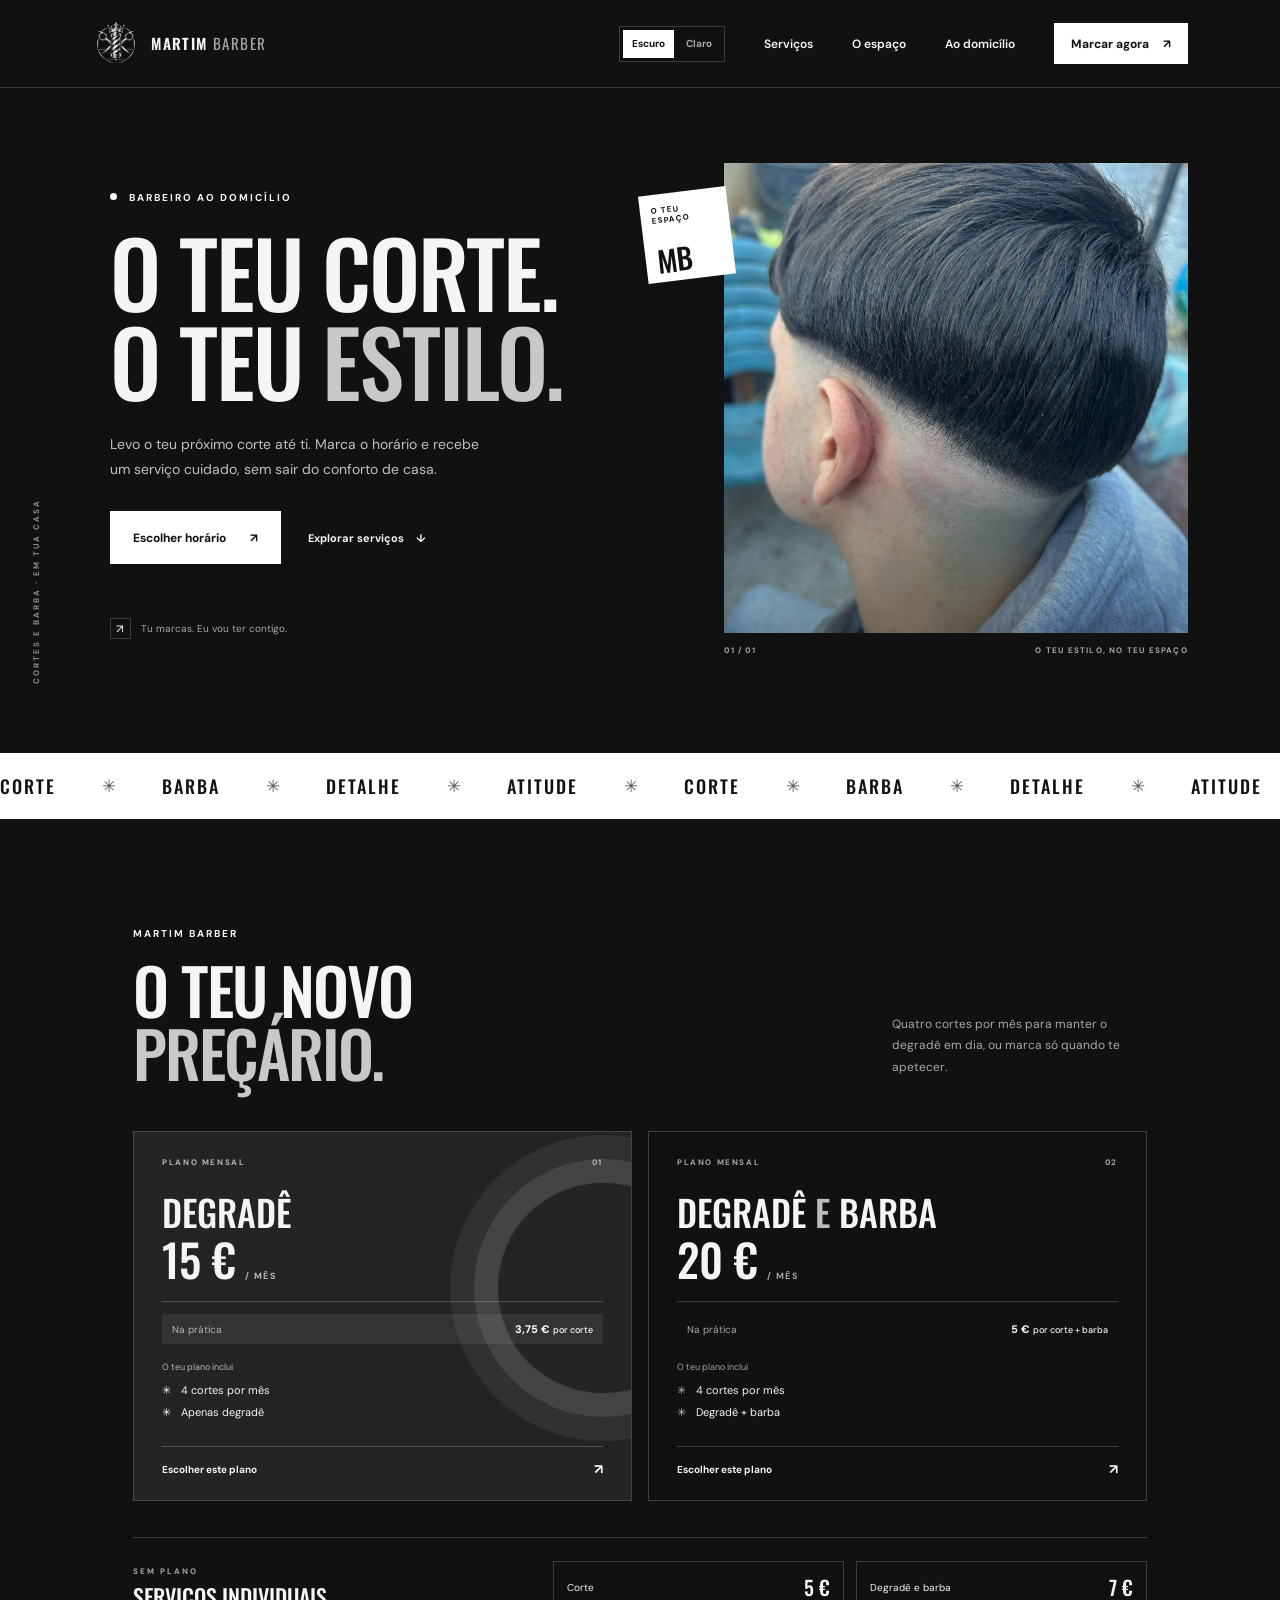
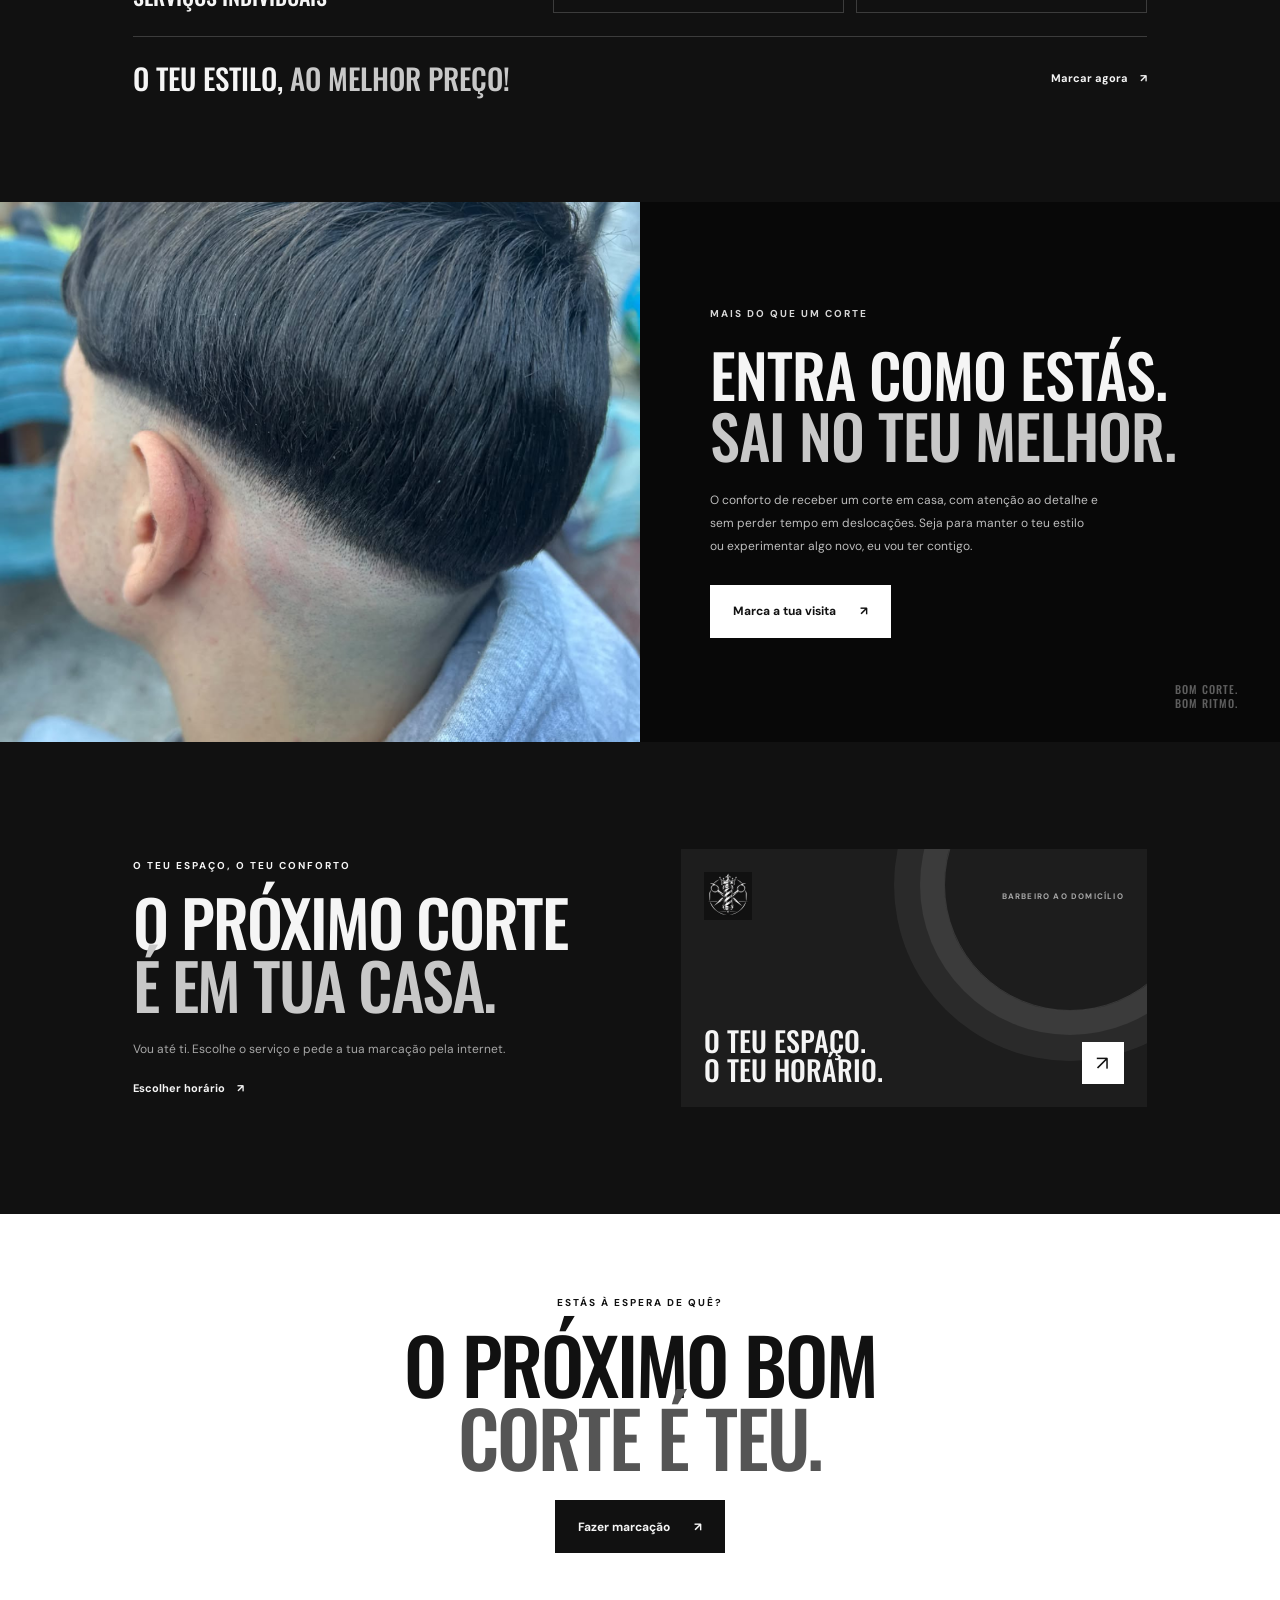
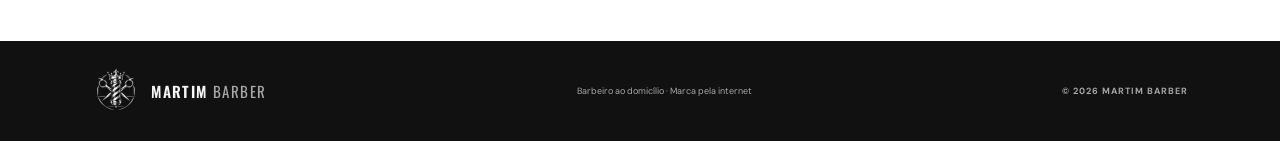
==== commit 7bf28ab0: "Add dark and light theme toggle Add a persistent theme selector to the main and booking pages.  Co" ====
--- a/index.html
+++ b/index.html
@@ -1,5 +1,5 @@
 <!doctype html>
-<html lang="pt-PT">
+<html lang="pt-PT" data-theme="dark">
   <head>
     <meta charset="utf-8">
     <meta name="viewport" content="width=device-width, initial-scale=1">
@@ -10,6 +10,7 @@
     <link rel="preconnect" href="https://fonts.gstatic.com" crossorigin>
     <link href="https://fonts.googleapis.com/css2?family=DM+Sans:wght@400;500;600;700&family=Oswald:wght@400;500;600;700&display=swap" rel="stylesheet">
     <link rel="stylesheet" href="styles.css">
+    <script src="theme.js" defer></script>
     <script src="script.js" defer></script>
   </head>
   <body>
@@ -22,6 +23,10 @@
         <span></span><span></span>
       </button>
       <nav class="main-nav" id="main-nav" aria-label="Navegação principal">
+        <div class="theme-switch" role="group" aria-label="Tema do site">
+          <button type="button" data-theme-choice="dark" aria-pressed="true">Escuro</button>
+          <button type="button" data-theme-choice="light" aria-pressed="false">Claro</button>
+        </div>
         <a href="#servicos">Serviços</a>
         <a href="#sobre">O espaço</a>
         <a href="#localizacao">Ao domicílio</a>
--- a/styles.css
+++ b/styles.css
@@ -139,6 +139,62 @@
 .site-footer p, .site-footer > span { margin: 0; color: var(--muted); font-size: 9px; }
 .site-footer > span { font-weight: 700; letter-spacing: 1px; }
 
+.theme-switch { display: flex; align-items: center; gap: 3px; padding: 3px; border: 1px solid var(--line); }
+.theme-switch button { min-height: 28px; padding: 0 9px; border: 0; background: transparent; color: var(--muted); font-size: 10px; font-weight: 700; cursor: pointer; }
+.theme-switch button[aria-pressed="true"] { background: var(--lime); color: var(--paper); }
+.theme-switch button:focus-visible { outline: 2px solid var(--ink); outline-offset: 2px; }
+
+:root[data-theme="light"] {
+  color-scheme: light;
+  --ink: #171717;
+  --paper: #f8f8f8;
+  --cream: #e9e9e9;
+  --lime: #171717;
+  --muted: #666;
+  --line: rgba(23, 23, 23, .2);
+}
+
+:root[data-theme="light"] .main-nav > a:not(.button):hover,
+:root[data-theme="light"] .text-link:hover { color: #555; }
+:root[data-theme="light"] .button:hover { background: #e5e5e5; color: var(--ink); }
+:root[data-theme="light"] .status-dot { background: var(--ink); }
+:root[data-theme="light"] .hero h1 span,
+:root[data-theme="light"] .section-heading h2 span,
+:root[data-theme="light"] .about h2 span,
+:root[data-theme="light"] .visit h2 span,
+:root[data-theme="light"] .booking-banner h2 span,
+:root[data-theme="light"] .pricing-cta p span { color: #666; }
+:root[data-theme="light"] .hero-intro { color: #555; }
+:root[data-theme="light"] .note-mark { color: var(--ink); }
+:root[data-theme="light"] .hero-index { color: #666; }
+:root[data-theme="light"] .ticker i { color: #666; }
+:root[data-theme="light"] .plan-card:hover { background: #ededed; }
+:root[data-theme="light"] .plan-card:focus-visible,
+:root[data-theme="light"] .individual-item:focus-visible { outline-color: var(--ink); }
+:root[data-theme="light"] .plan-featured,
+:root[data-theme="light"] .plan-featured:hover { border-color: #ccc; background: #e9e9e9; color: var(--ink); }
+:root[data-theme="light"] .plan-featured::after { border-color: rgba(0,0,0,.12); box-shadow: 0 0 0 22px transparent, 0 0 0 23px rgba(0,0,0,.08), 0 0 0 46px transparent, 0 0 0 47px rgba(0,0,0,.05); }
+:root[data-theme="light"] .plan-featured .plan-topline,
+:root[data-theme="light"] .plan-featured .plan-price > span,
+:root[data-theme="light"] .plan-featured .plan-rate,
+:root[data-theme="light"] .plan-featured .plan-includes p { color: #666; }
+:root[data-theme="light"] .plan-card h3 span,
+:root[data-theme="light"] .plan-featured h3 span,
+:root[data-theme="light"] .plan-includes li span { color: #555; }
+:root[data-theme="light"] .plan-featured .plan-price { border-color: rgba(0,0,0,.2); }
+:root[data-theme="light"] .plan-rate { background: rgba(0,0,0,.04); }
+:root[data-theme="light"] .plan-featured .plan-rate { background: rgba(0,0,0,.04); }
+:root[data-theme="light"] .plan-featured .plan-rate strong,
+:root[data-theme="light"] .plan-featured .plan-includes li span { color: var(--ink); }
+:root[data-theme="light"] .plan-featured .plan-link { border-color: rgba(0,0,0,.2); }
+:root[data-theme="light"] .individual-item:hover,
+:root[data-theme="light"] .individual-item:focus-visible { border-color: var(--ink); background: rgba(0,0,0,.04); }
+:root[data-theme="light"] .about { color: #f5f5f5; }
+:root[data-theme="light"] .about-copy .eyebrow { color: #ddd; }
+:root[data-theme="light"] .about h2 span,
+:root[data-theme="light"] .about-copy > p:not(.eyebrow) { color: #c8c8c8; }
+:root[data-theme="light"] .booking-banner .button-light:hover { background: #ddd; color: var(--ink); }
+
 @media (prefers-reduced-motion: reduce) {
   *, *::before, *::after { scroll-behavior: auto !important; animation-duration: .01ms !important; animation-iteration-count: 1 !important; transition-duration: .01ms !important; }
 }
@@ -168,6 +224,7 @@
   .main-nav.is-open { display: flex; }
   .main-nav > a:not(.button) { padding: 14px 0; border-bottom: 1px solid var(--line); }
   .main-nav .button { margin-top: 17px; }
+  .main-nav .theme-switch { align-self: flex-start; margin: 0 0 12px; }
   .hero { display: flex; flex-direction: column; align-items: stretch; padding: 61px 6% 69px; }
   .hero-copy { padding: 0; }
   .eyebrow { font-size: 9px; }
